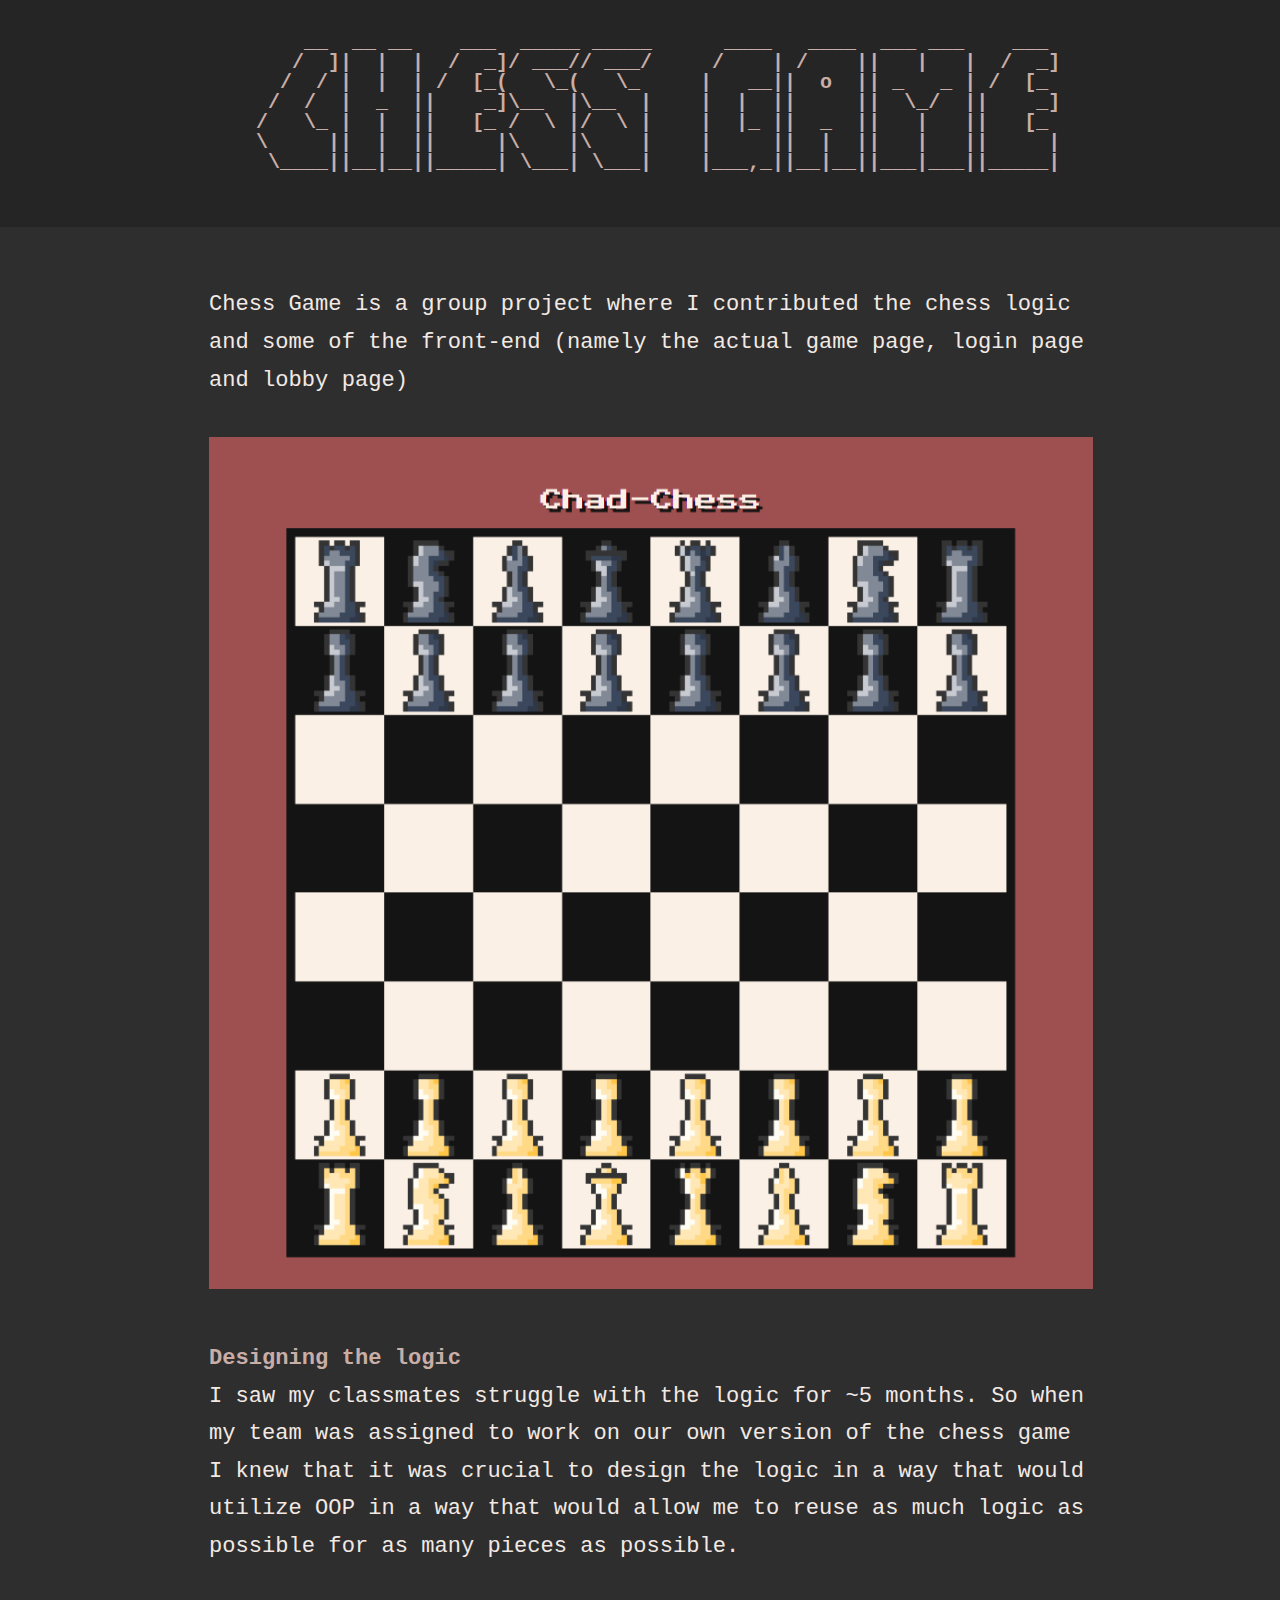
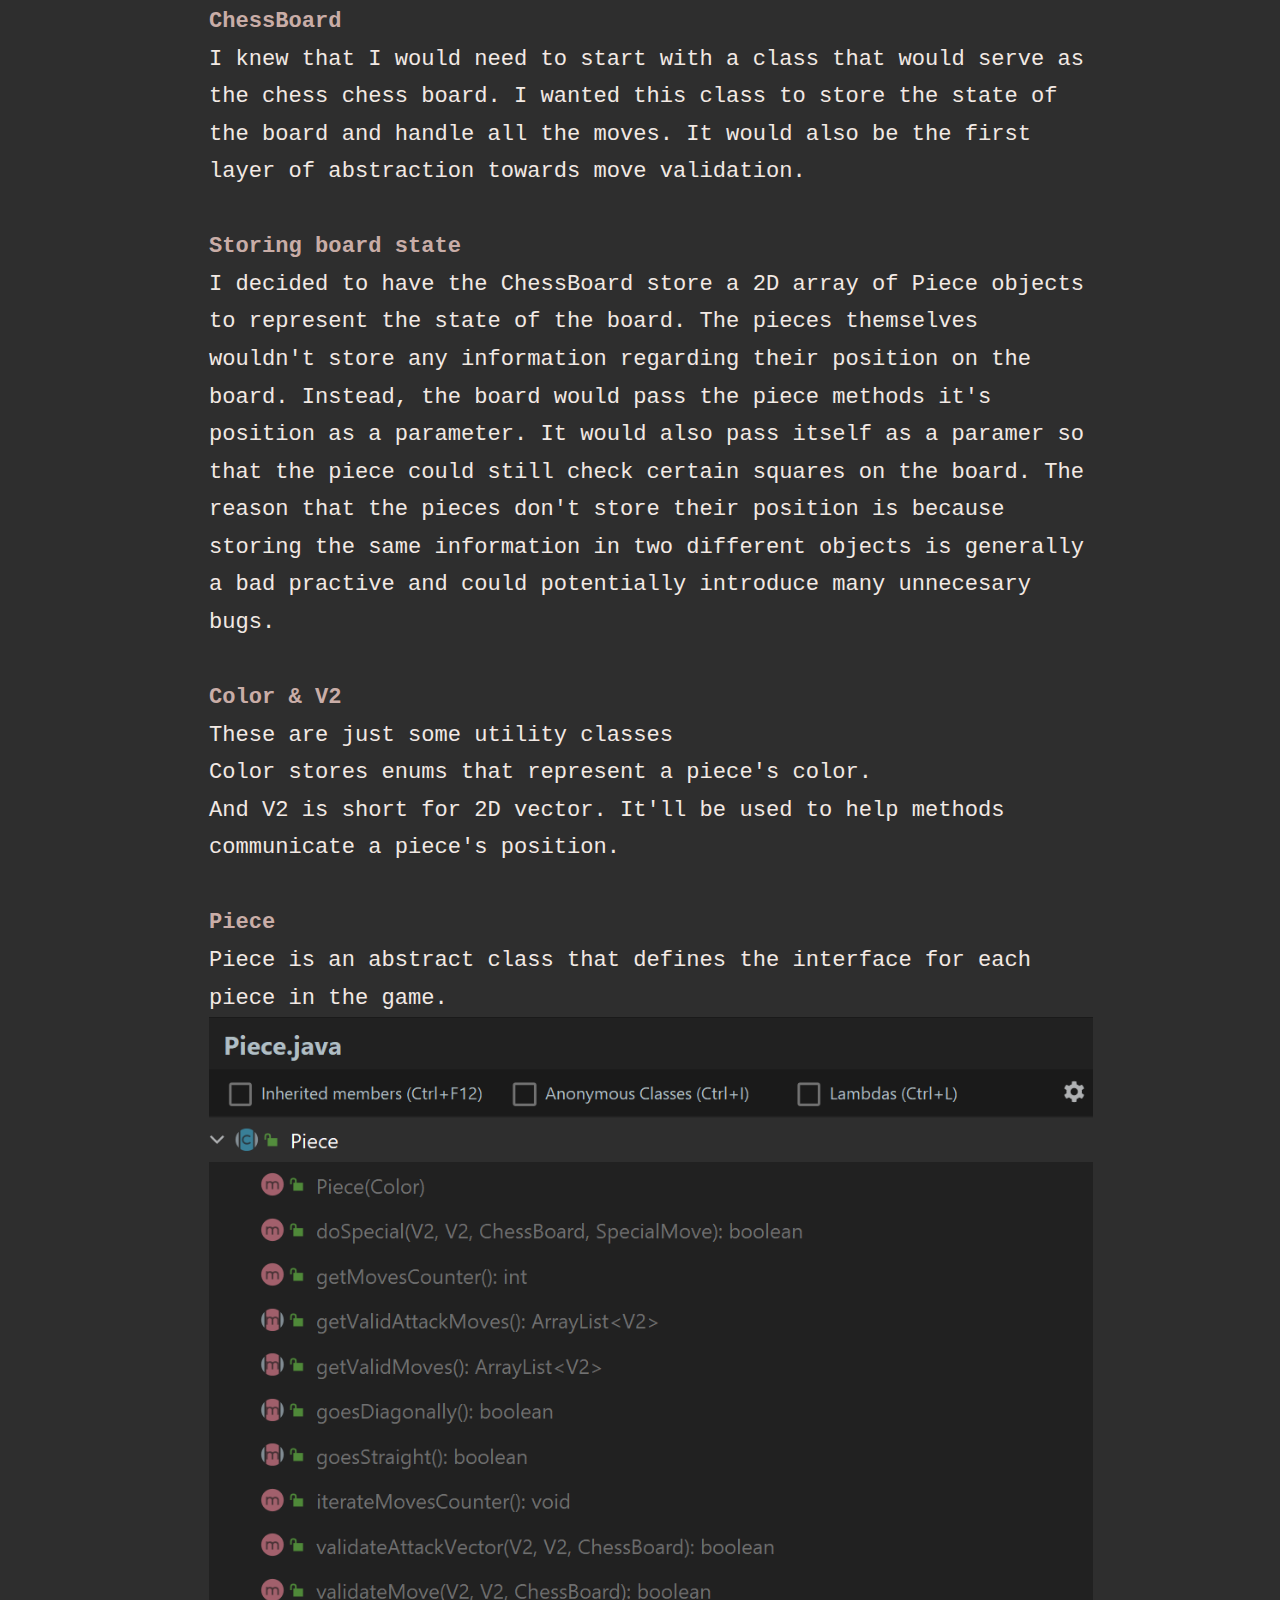
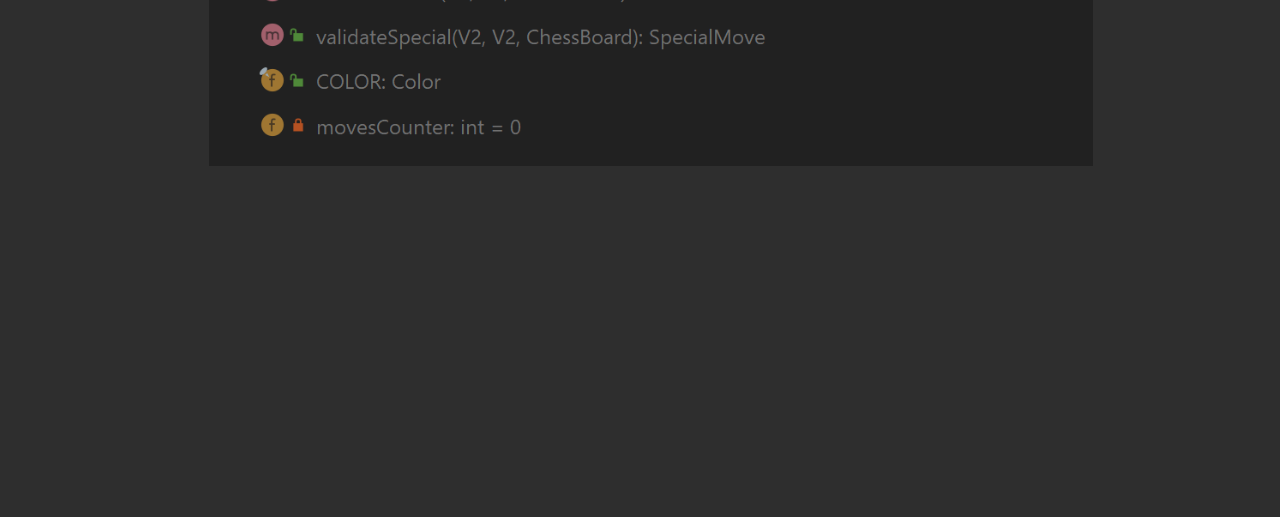
==== projects/chessgame/index.html @ 3e7acb92 "added a chess-game page" ====
<!DOCTYPE html>

<html>
    <head>
        <link rel="stylesheet" href="index.css"> 
        <title>Chad-Chess</title>
    </head>

    <body>
        <div id="name" >
            <h1>   
                 __  __ __    ___  _____ _____      ____   ____  ___ ___    ___ 
                /  ]|  |  |  /  _]/ ___// ___/     /    | /    ||   |   |  /  _]
               /  / |  |  | /  [_(   \_(   \_     |   __||  o  || _   _ | /  [_ 
              /  /  |  _  ||    _]\__  |\__  |    |  |  ||     ||  \_/  ||    _]
             /   \_ |  |  ||   [_ /  \ |/  \ |    |  |_ ||  _  ||   |   ||   [_ 
             \     ||  |  ||     |\    |\    |    |     ||  |  ||   |   ||     |
              \____||__|__||_____| \___| \___|    |___,_||__|__||___|___||_____|
                                                                                 
            </h1>
        </div>

        <div id="article" >
            <p>
                Chess Game is a group project where I contributed the chess logic and some of the front-end (namely the actual game page, login page and lobby page)

                <img src="../../assets/chad-chess.png" >

                <b>Designing the logic</b>
                I saw my classmates struggle with the logic for ~5 months. So when my team was assigned to work on our own version of the chess game I knew that it was crucial to design the logic in a way that would utilize OOP in a way that would allow me to reuse as much logic as possible for as many pieces as possible.

                <b>ChessBoard</b>
                I knew that I would need to start with a class that would serve as the chess chess board. I wanted this class to store the state of the board and handle all the moves. It would also be the first layer of abstraction towards move validation.

                <b>Storing board state</b>
                I decided to have the ChessBoard store a 2D array of Piece objects to represent the state of the board. The pieces themselves wouldn't store any information regarding their position on the board. Instead, the board would pass the piece methods it's position as a parameter. It would also pass itself as a paramer so that the piece could still check certain squares on the board. The reason that the pieces don't store their position is because storing the same information in two different objects is generally a bad practive and could potentially introduce many unnecesary bugs.

                <b>Color & V2</b>
                These are just some utility classes
                Color stores enums that represent a piece's color.
                And V2 is short for 2D vector. It'll be used to help methods communicate a piece's position.

                <b>Piece</b>
                Piece is an abstract class that defines the interface for each piece in the game.
                <img src="../../assets/piece-overview.png" >
            </p>
        </div>
    </body>
</html>
---- projects/chessgame/index.css ----
body {
    margin: 0px;
    width: 100%;
    height: max-content;
    background: #2e2e2e;
    padding-bottom: 20em;
}

b {
    color: #c9ada7;
}

#name {
    display: flex;
    flex-direction: column;
    white-space: pre;
    font-family: Monospace;
    line-height: 20px;
    font-size: 10px;
    color: #c9ada7;
    /*! text-shadow: 0px 0px 10px #59ffb1; */
    padding-left: 10em;
    background-color: #252525;
}

#article {
    display: flex;
    flex-direction: column;
    align-items: center;
}

#article > * {
    width: 40em;
}

#article p {
    color: #f2e9e4;
    font-family: Monospace;
    font-size: 1.7em;
    line-height: 1.7em;
    margin-left: 1em;
    white-space: pre-line;
}

#article img {
    width: 100%;
}
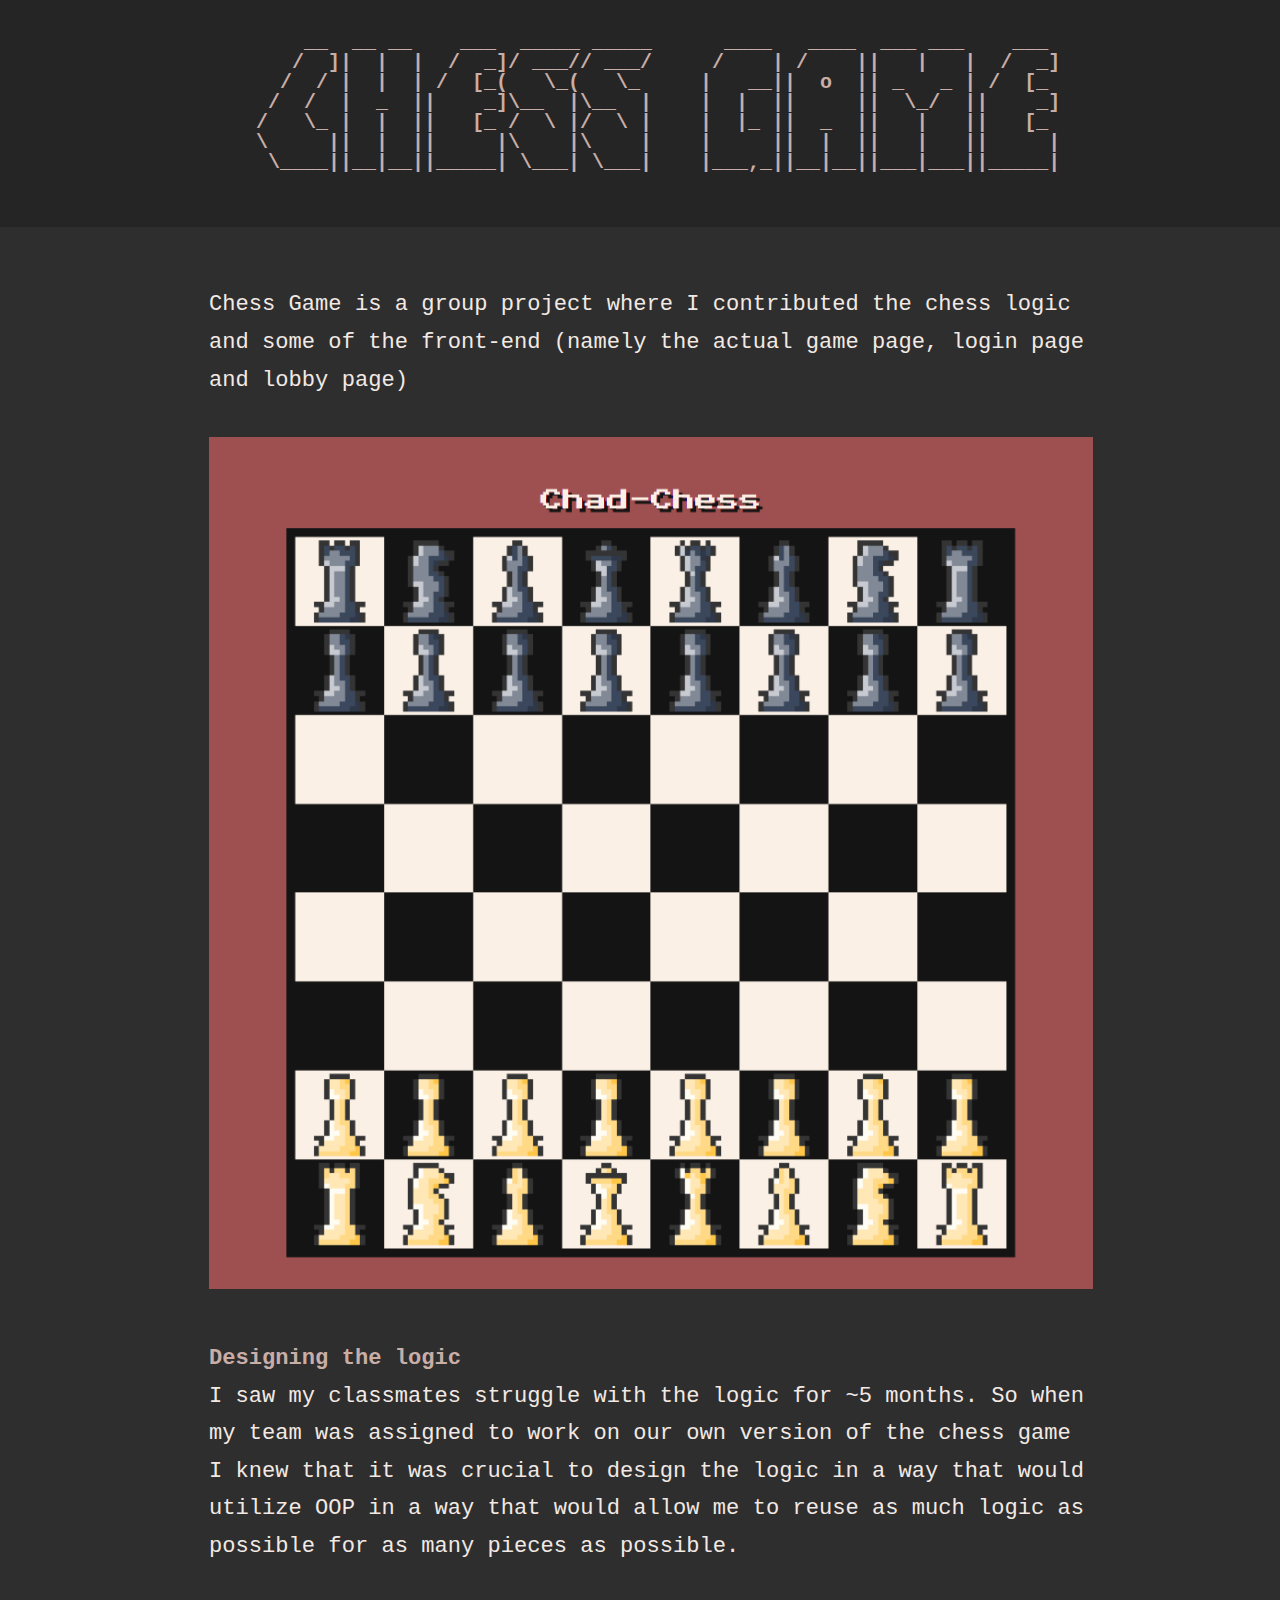
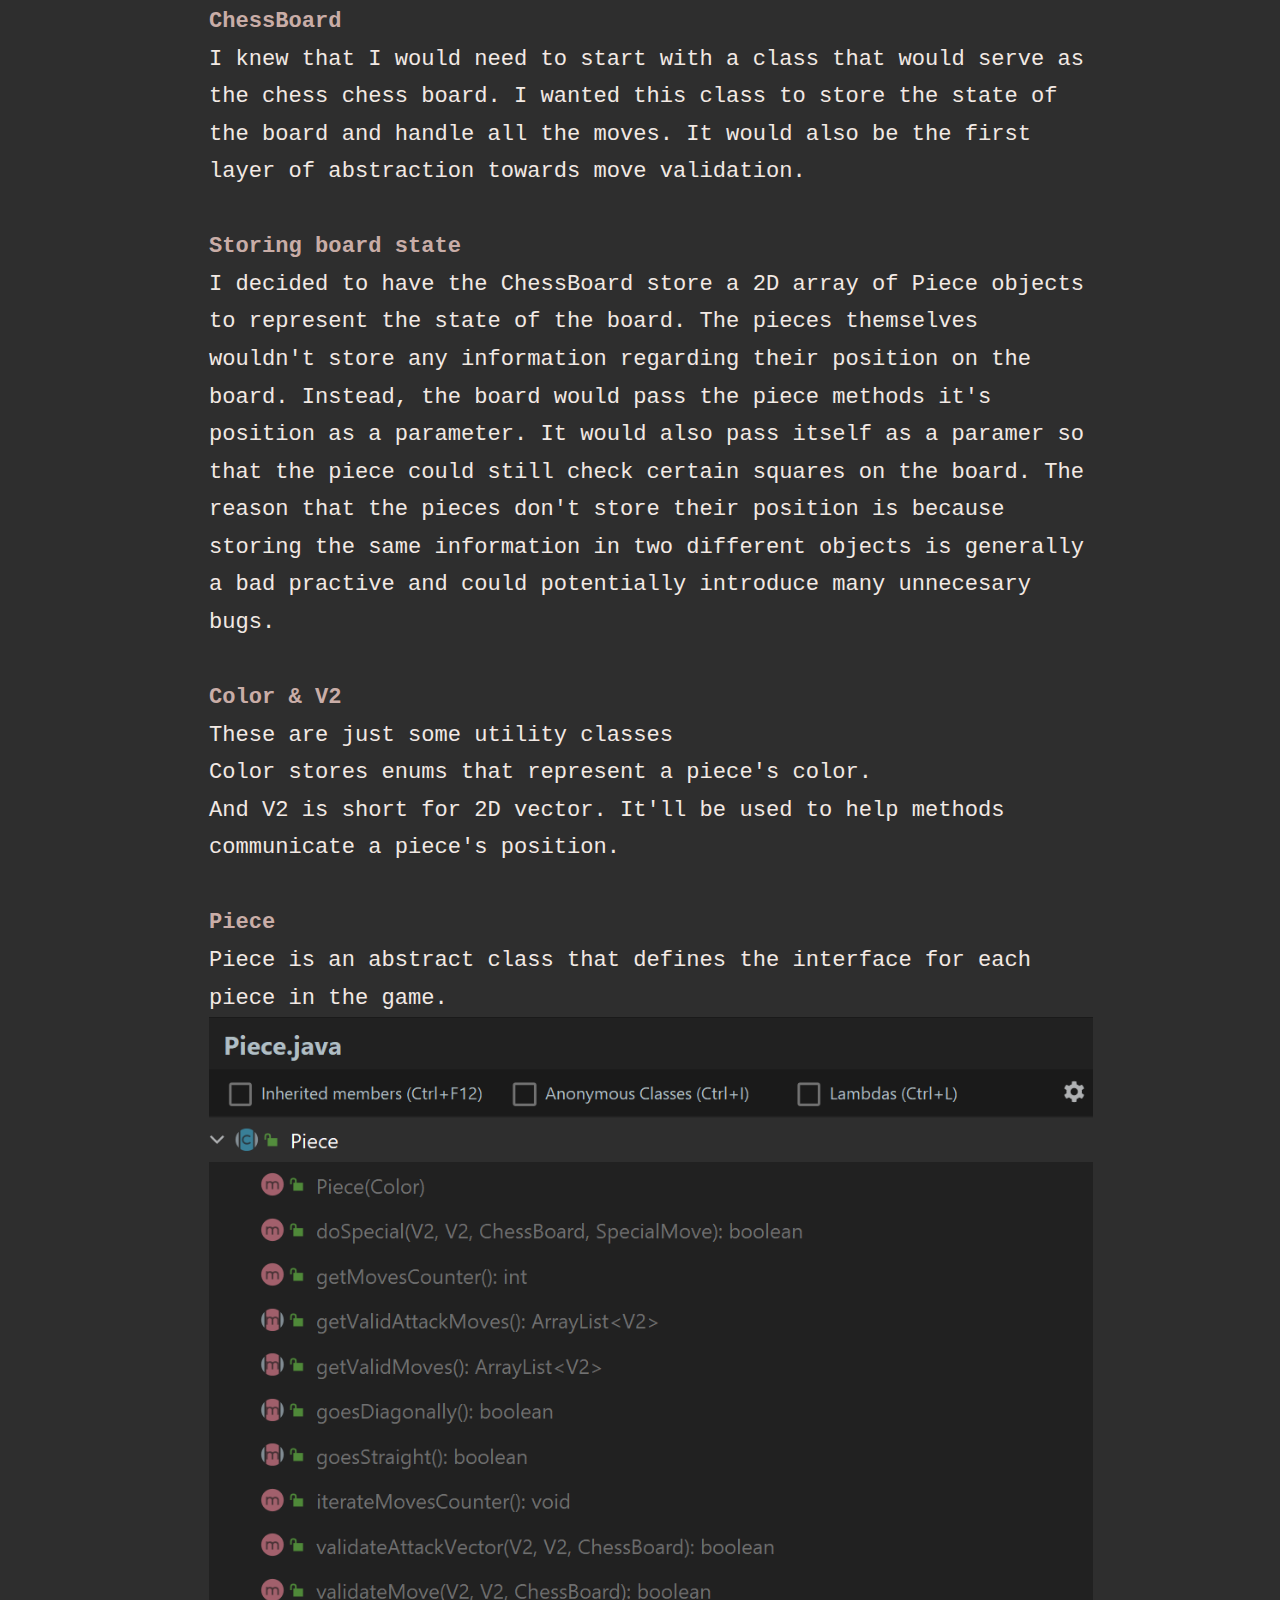
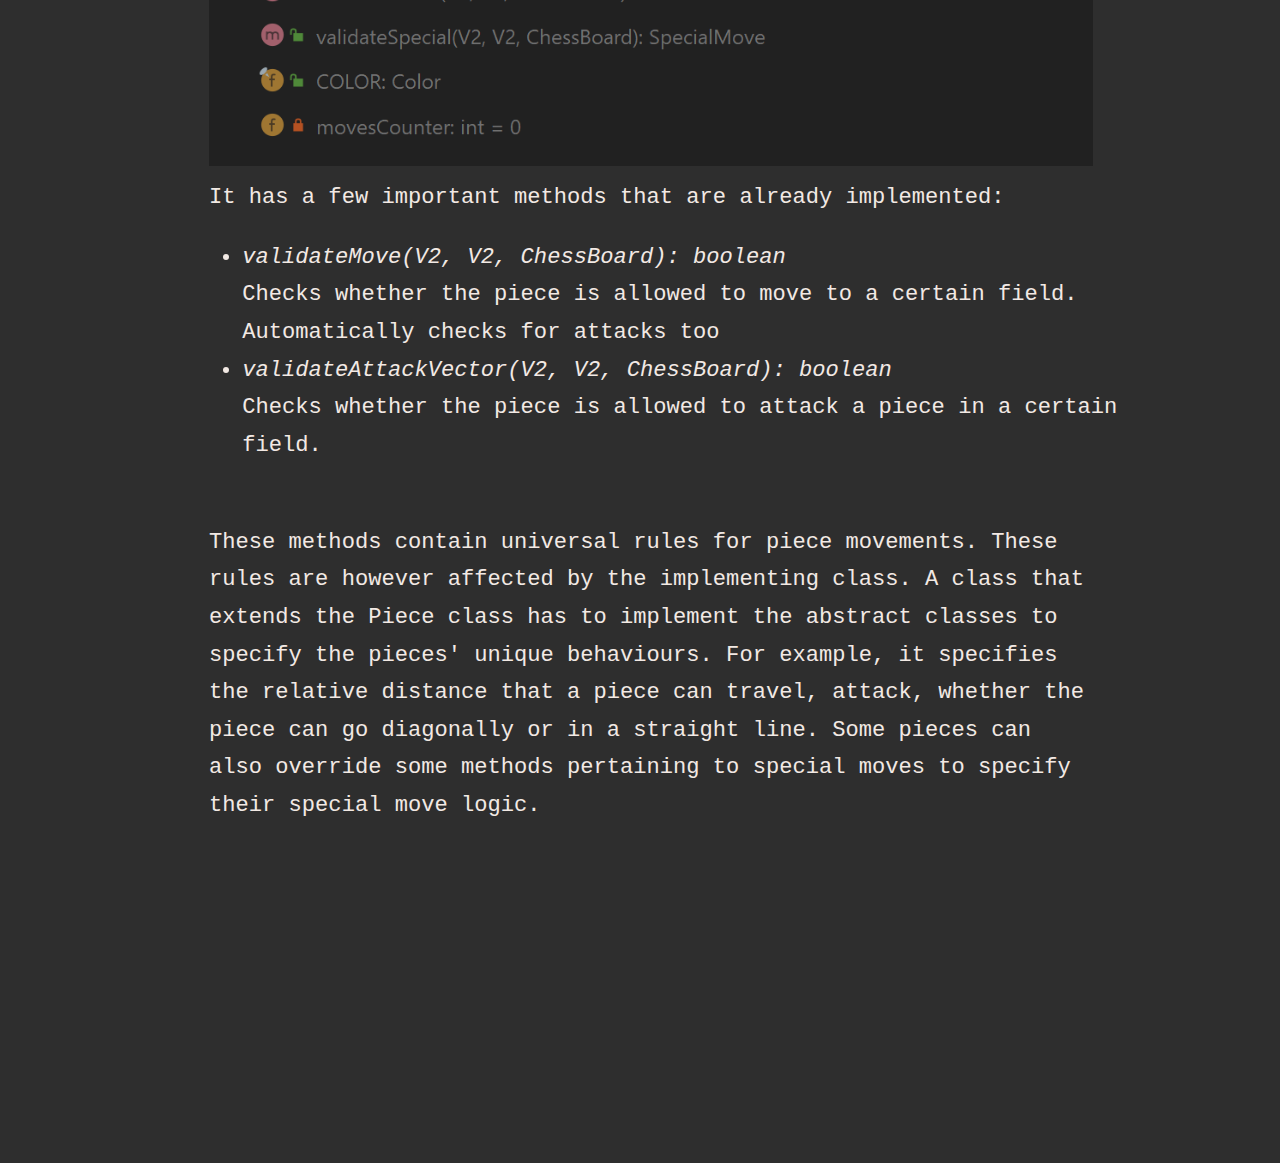
==== commit b0bf1874: "added some text to chess game blog" ====
--- a/projects/chessgame/index.html
+++ b/projects/chessgame/index.html
@@ -43,6 +43,16 @@
                 <b>Piece</b>
                 Piece is an abstract class that defines the interface for each piece in the game.
                 <img src="../../assets/piece-overview.png" >
+                It has a few important methods that are already implemented:
+            </p>
+            <ul>
+                <li><i>validateMove(V2, V2, ChessBoard): boolean</i></li>
+                Checks whether the piece is allowed to move to a certain field. Automatically checks for attacks too
+                <li><i>validateAttackVector(V2, V2, ChessBoard): boolean</i></li>
+                Checks whether the piece is allowed to attack a piece in a certain field.
+            </ul>
+            <p>
+                These methods contain universal rules for piece movements. These rules are however affected by the implementing class. A class that extends the Piece class has to implement the abstract classes to specify the pieces' unique behaviours. For example, it specifies the relative distance that a piece can travel, attack, whether the piece can go diagonally or in a straight line. Some pieces can also override some methods pertaining to special moves to specify their special move logic.
             </p>
         </div>
     </body>
--- a/projects/chessgame/index.css
+++ b/projects/chessgame/index.css
@@ -42,6 +42,15 @@
     white-space: pre-line;
 }
 
+#article ul {
+    color: #f2e9e4;
+    font-family: Monospace;
+    font-size: 1.7em;
+    line-height: 1.7em;
+    padding-left: 4em;
+    margin: 0em 0em
+}
+
 #article img {
     width: 100%;
 }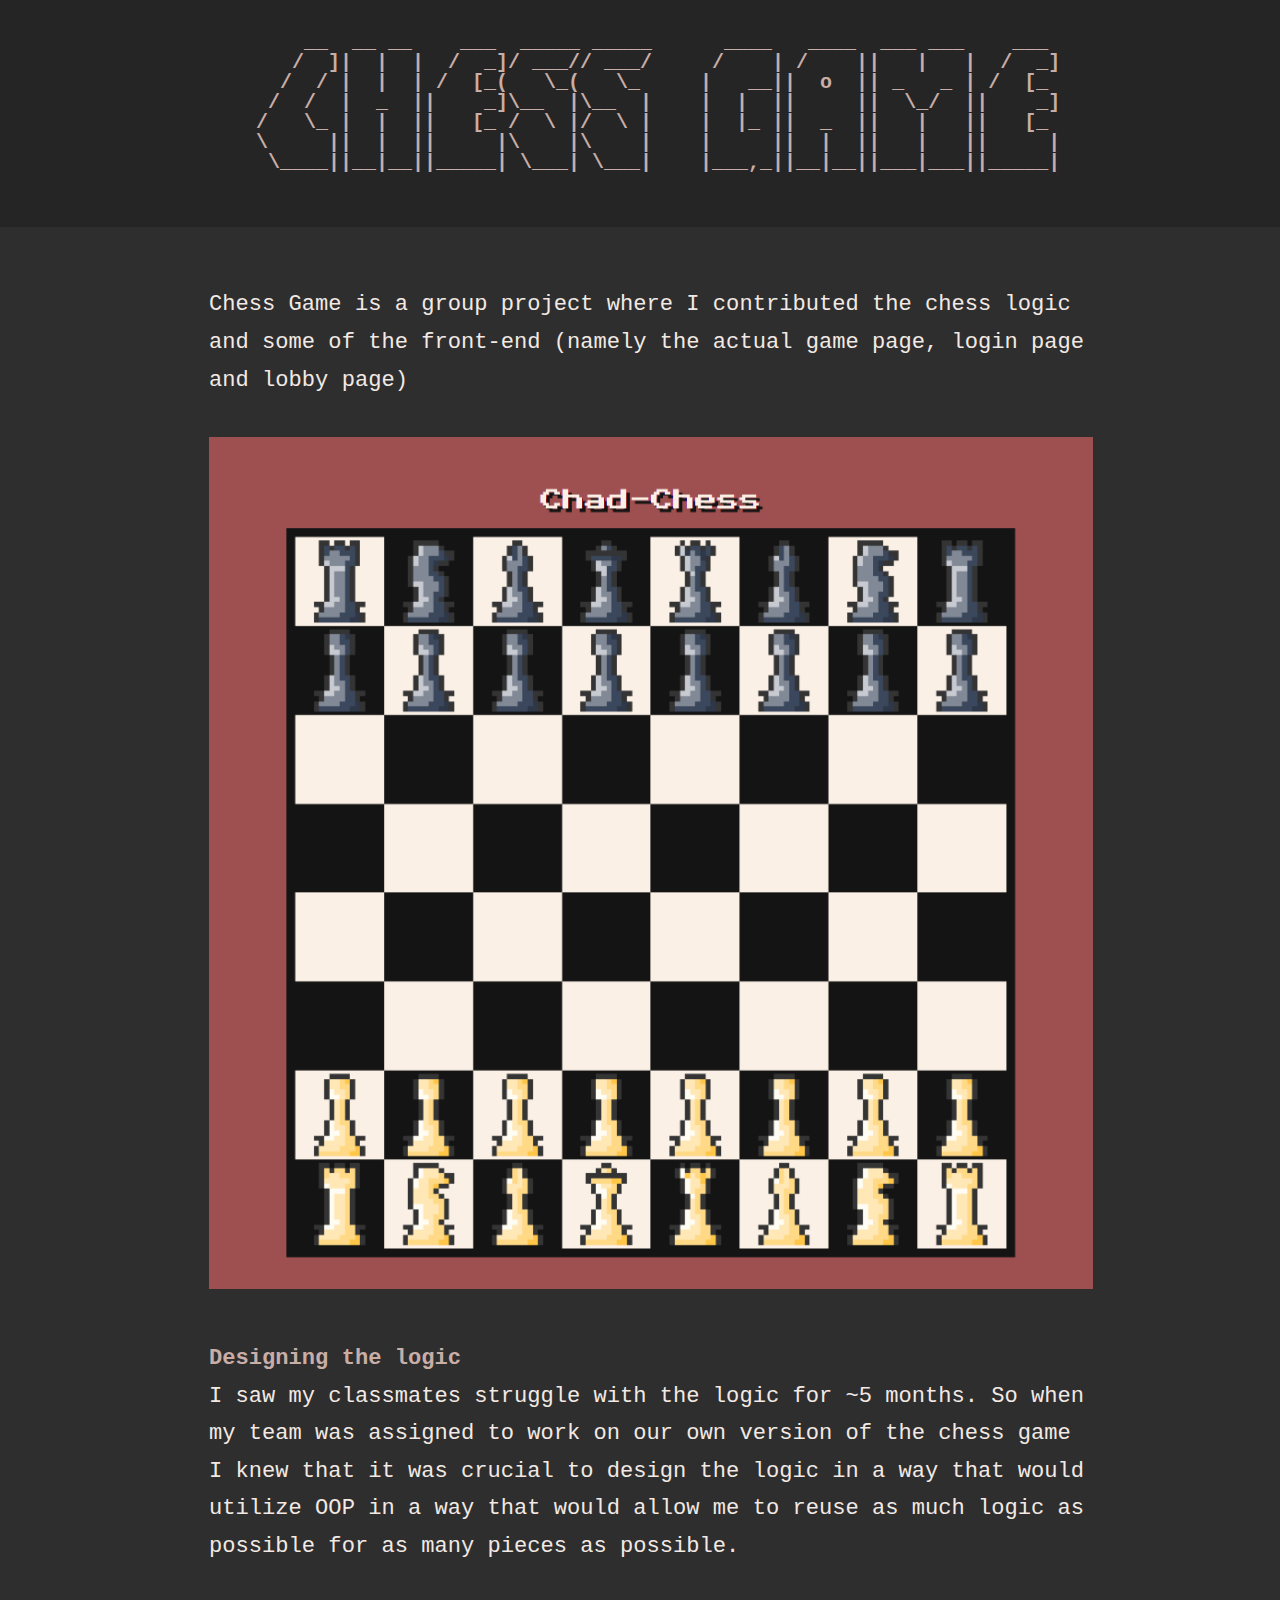
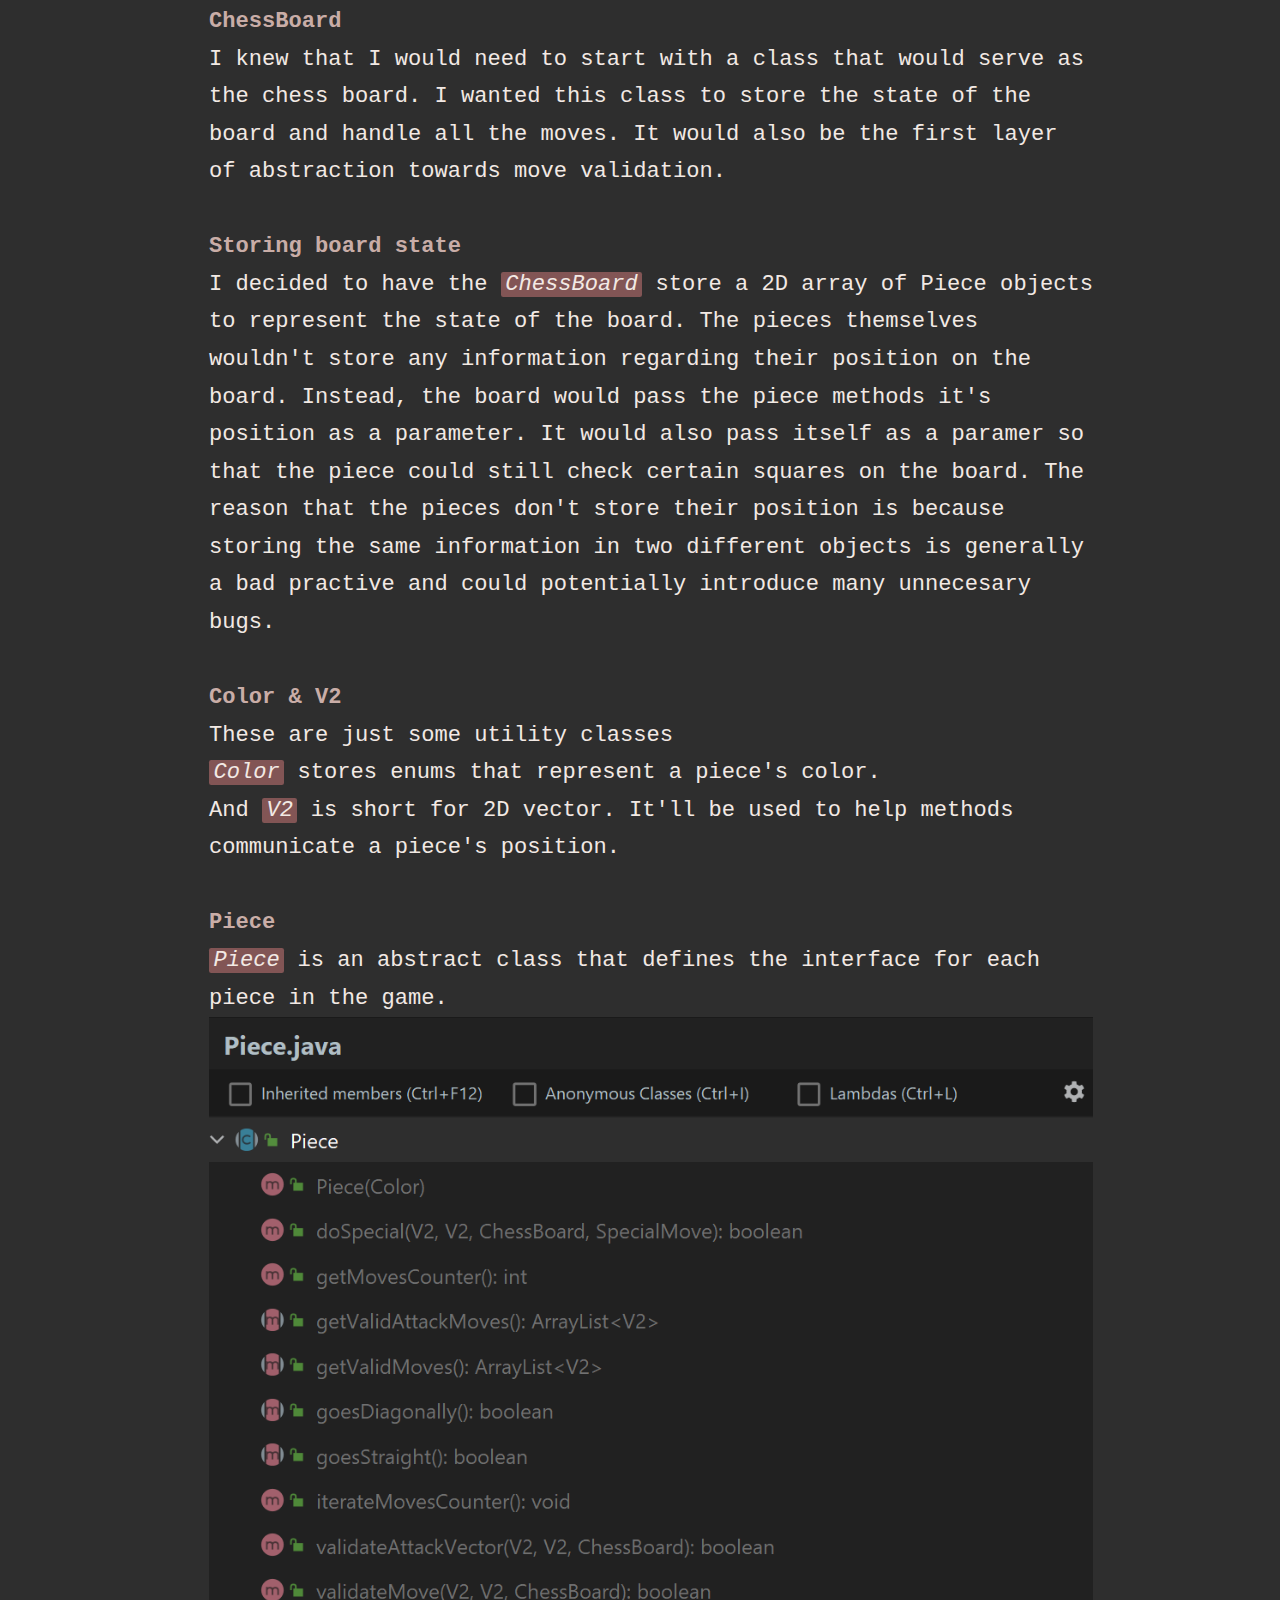
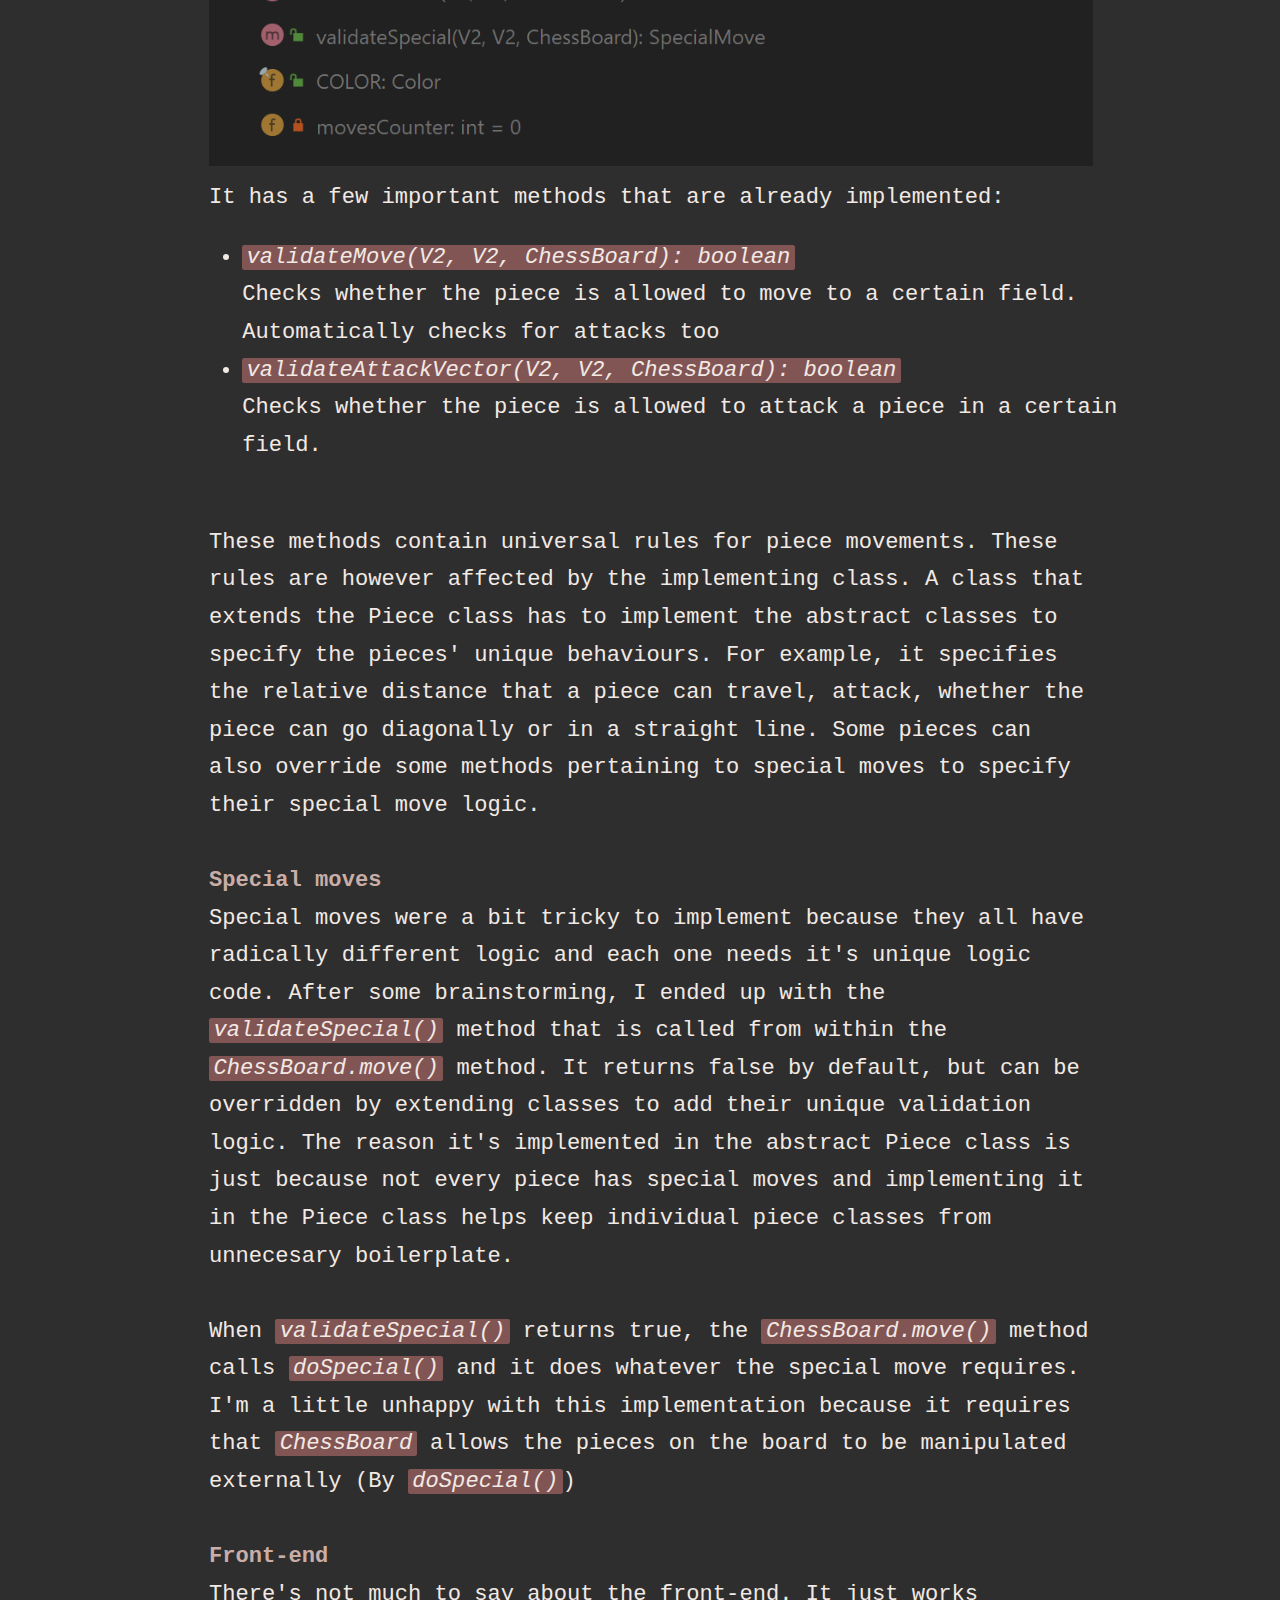
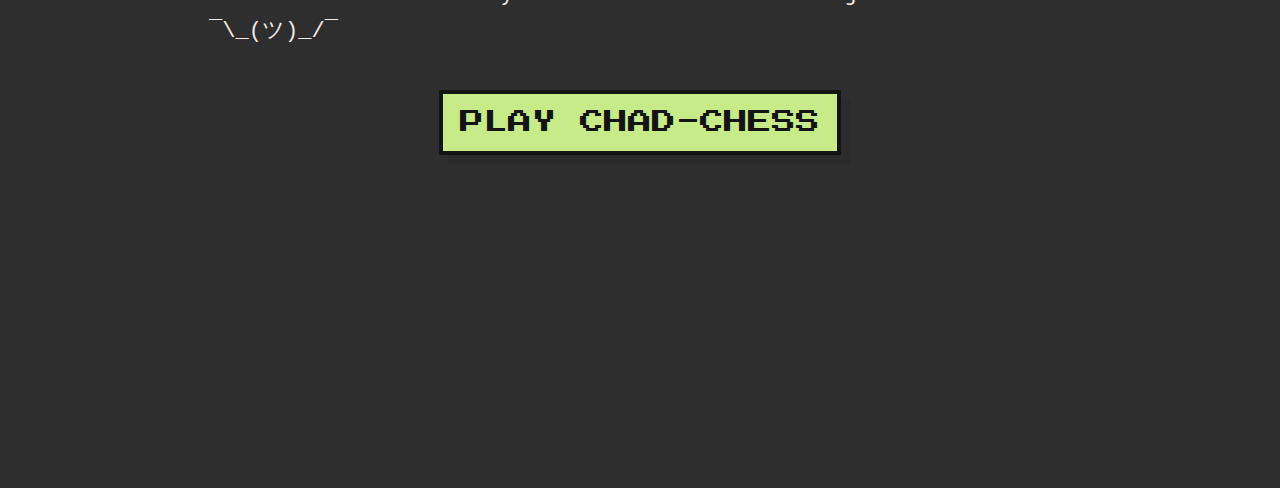
==== commit 3cb2de88: "finished chad-chess blog" ====
--- a/projects/chessgame/index.html
+++ b/projects/chessgame/index.html
@@ -30,18 +30,18 @@
                 I saw my classmates struggle with the logic for ~5 months. So when my team was assigned to work on our own version of the chess game I knew that it was crucial to design the logic in a way that would utilize OOP in a way that would allow me to reuse as much logic as possible for as many pieces as possible.
 
                 <b>ChessBoard</b>
-                I knew that I would need to start with a class that would serve as the chess chess board. I wanted this class to store the state of the board and handle all the moves. It would also be the first layer of abstraction towards move validation.
+                I knew that I would need to start with a class that would serve as the chess board. I wanted this class to store the state of the board and handle all the moves. It would also be the first layer of abstraction towards move validation.
 
                 <b>Storing board state</b>
-                I decided to have the ChessBoard store a 2D array of Piece objects to represent the state of the board. The pieces themselves wouldn't store any information regarding their position on the board. Instead, the board would pass the piece methods it's position as a parameter. It would also pass itself as a paramer so that the piece could still check certain squares on the board. The reason that the pieces don't store their position is because storing the same information in two different objects is generally a bad practive and could potentially introduce many unnecesary bugs.
+                I decided to have the <i>ChessBoard</i> store a 2D array of Piece objects to represent the state of the board. The pieces themselves wouldn't store any information regarding their position on the board. Instead, the board would pass the piece methods it's position as a parameter. It would also pass itself as a paramer so that the piece could still check certain squares on the board. The reason that the pieces don't store their position is because storing the same information in two different objects is generally a bad practive and could potentially introduce many unnecesary bugs.
 
                 <b>Color & V2</b>
                 These are just some utility classes
-                Color stores enums that represent a piece's color.
-                And V2 is short for 2D vector. It'll be used to help methods communicate a piece's position.
+                <i>Color</i> stores enums that represent a piece's color.
+                And <i>V2</i> is short for 2D vector. It'll be used to help methods communicate a piece's position.
 
                 <b>Piece</b>
-                Piece is an abstract class that defines the interface for each piece in the game.
+                <i>Piece</i> is an abstract class that defines the interface for each piece in the game.
                 <img src="../../assets/piece-overview.png" >
                 It has a few important methods that are already implemented:
             </p>
@@ -53,7 +53,17 @@
             </ul>
             <p>
                 These methods contain universal rules for piece movements. These rules are however affected by the implementing class. A class that extends the Piece class has to implement the abstract classes to specify the pieces' unique behaviours. For example, it specifies the relative distance that a piece can travel, attack, whether the piece can go diagonally or in a straight line. Some pieces can also override some methods pertaining to special moves to specify their special move logic.
+
+                <b>Special moves</b>
+                Special moves were a bit tricky to implement because they all have radically different logic and each one needs it's unique logic code. After some brainstorming, I ended up with the <i>validateSpecial()</i> method that is called from within the <i>ChessBoard.move()</i> method. It returns false by default, but can be overridden by extending classes to add their unique validation logic. The reason it's implemented in the abstract Piece class is just because not every piece has special moves and implementing it in the Piece class helps keep individual piece classes from unnecesary boilerplate.
+
+                When <i>validateSpecial()</i> returns true, the <i>ChessBoard.move()</i> method calls <i>doSpecial()</i> and it does whatever the special move requires. I'm a little unhappy with this implementation because it requires that <i>ChessBoard</i> allows the pieces on the board to be manipulated externally (By <i>doSpecial()</i>)
+
+                <b>Front-end</b>
+                There's not much to say about the front-end. It just works ¯\_(ツ)_/¯
             </p>
+
+            <a class="green-btn8" href="" >PLAY CHAD-CHESS</a>
         </div>
     </body>
 </html>--- a/projects/chessgame/index.css
+++ b/projects/chessgame/index.css
@@ -1,3 +1,5 @@
+@import url('https://fonts.googleapis.com/css2?family=Press+Start+2P&display=swap');
+
 body {
     margin: 0px;
     width: 100%;
@@ -8,6 +10,13 @@
 
 b {
     color: #c9ada7;
+}
+
+i {
+    background-color: #825555;
+    border-radius: 0.1em;
+    color: #f2e9e4;
+    padding: 0em 0.2em;
 }
 
 #name {
@@ -29,7 +38,7 @@
     align-items: center;
 }
 
-#article > * {
+#article img, #article p, #article ul {
     width: 40em;
 }
 
@@ -53,4 +62,28 @@
 
 #article img {
     width: 100%;
+}
+
+/* green button */
+.green-btn8 {
+    font-family: 'Press Start 2P', cursive;
+    font-size: 1.5em;
+    transition: all 200ms;
+    padding: 0.7em;
+    border: #141414 solid 0.2em;
+    background-color: #c7eb88;;
+    box-shadow: #2c2b2b 0.4em 0.4em;
+    position: relative;
+    margin: 0.7em;
+    text-decoration: none;
+    width: max-content;
+}
+
+.green-btn8:hover {
+    translate: 0.2em 0.2em;
+    box-shadow: #141414 0.2em 0.2em;
+}
+
+.green-btn8:visited {
+    color: #141414;
 }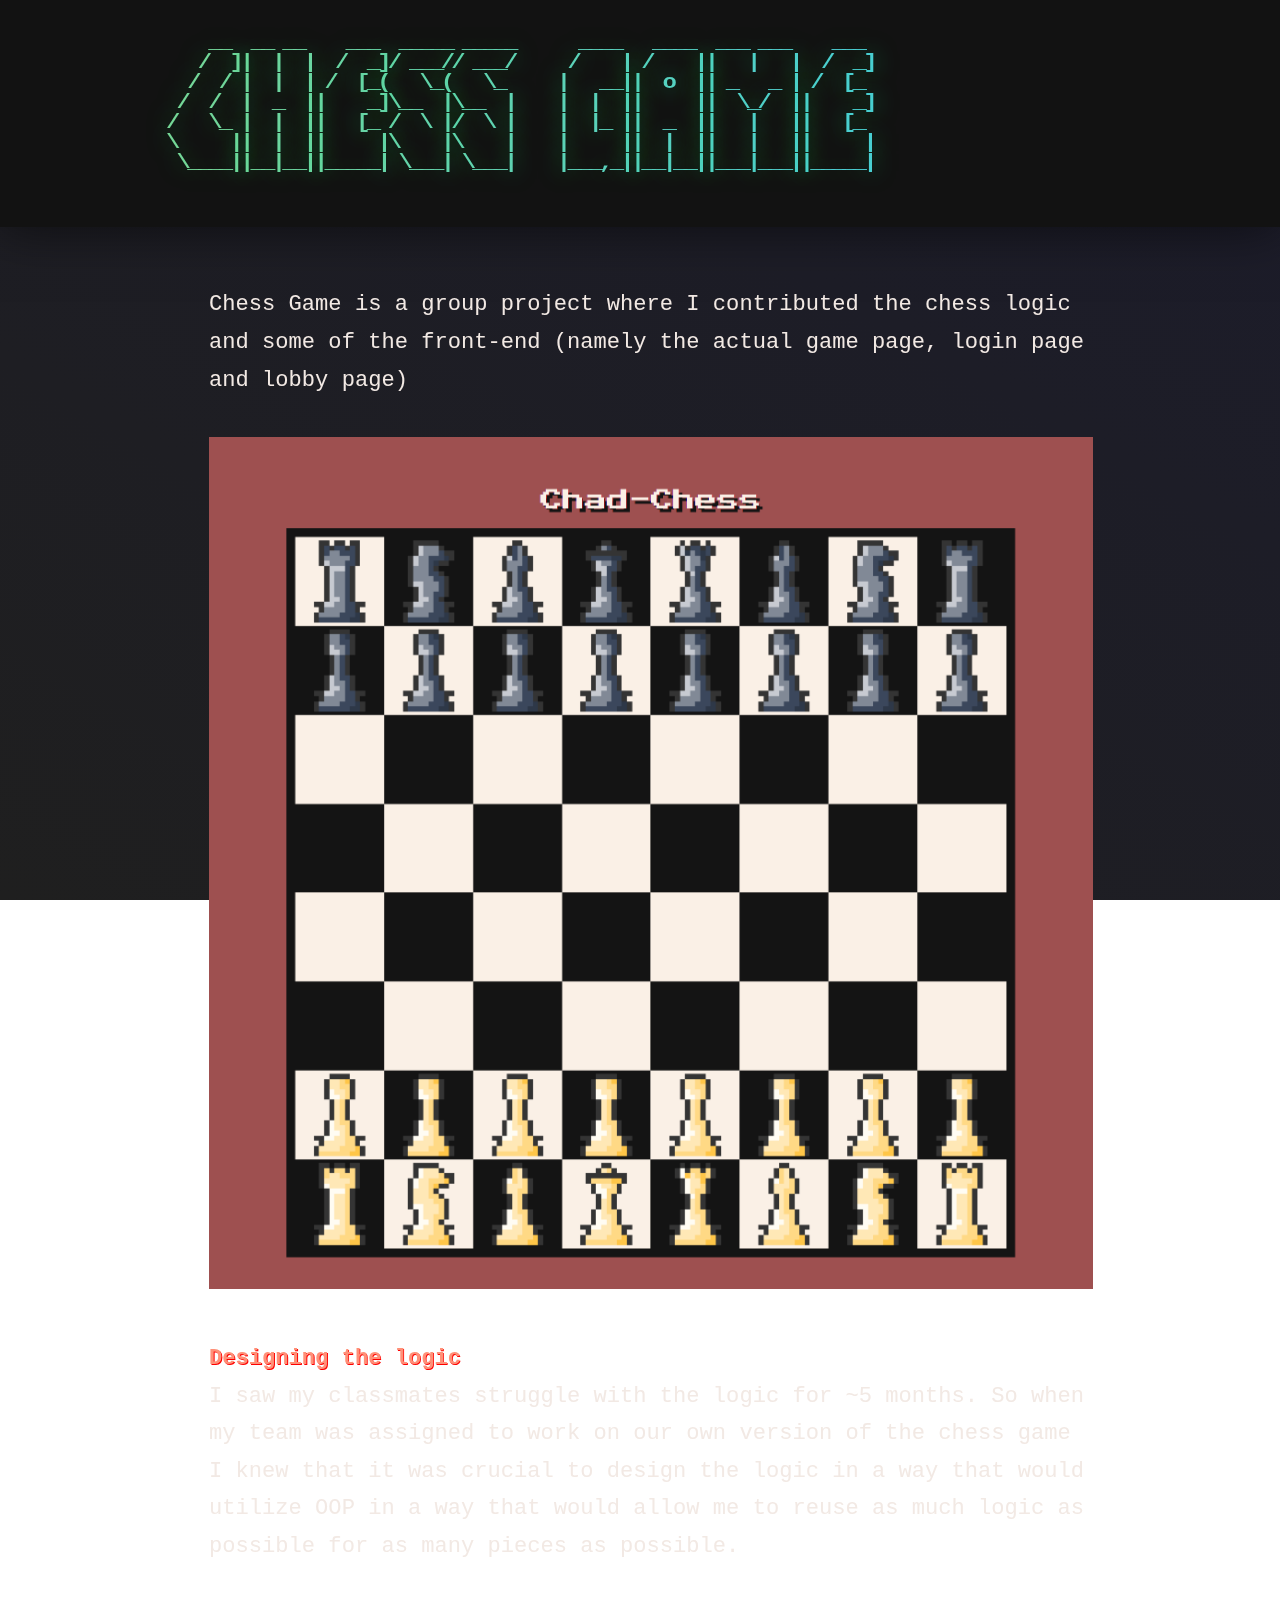
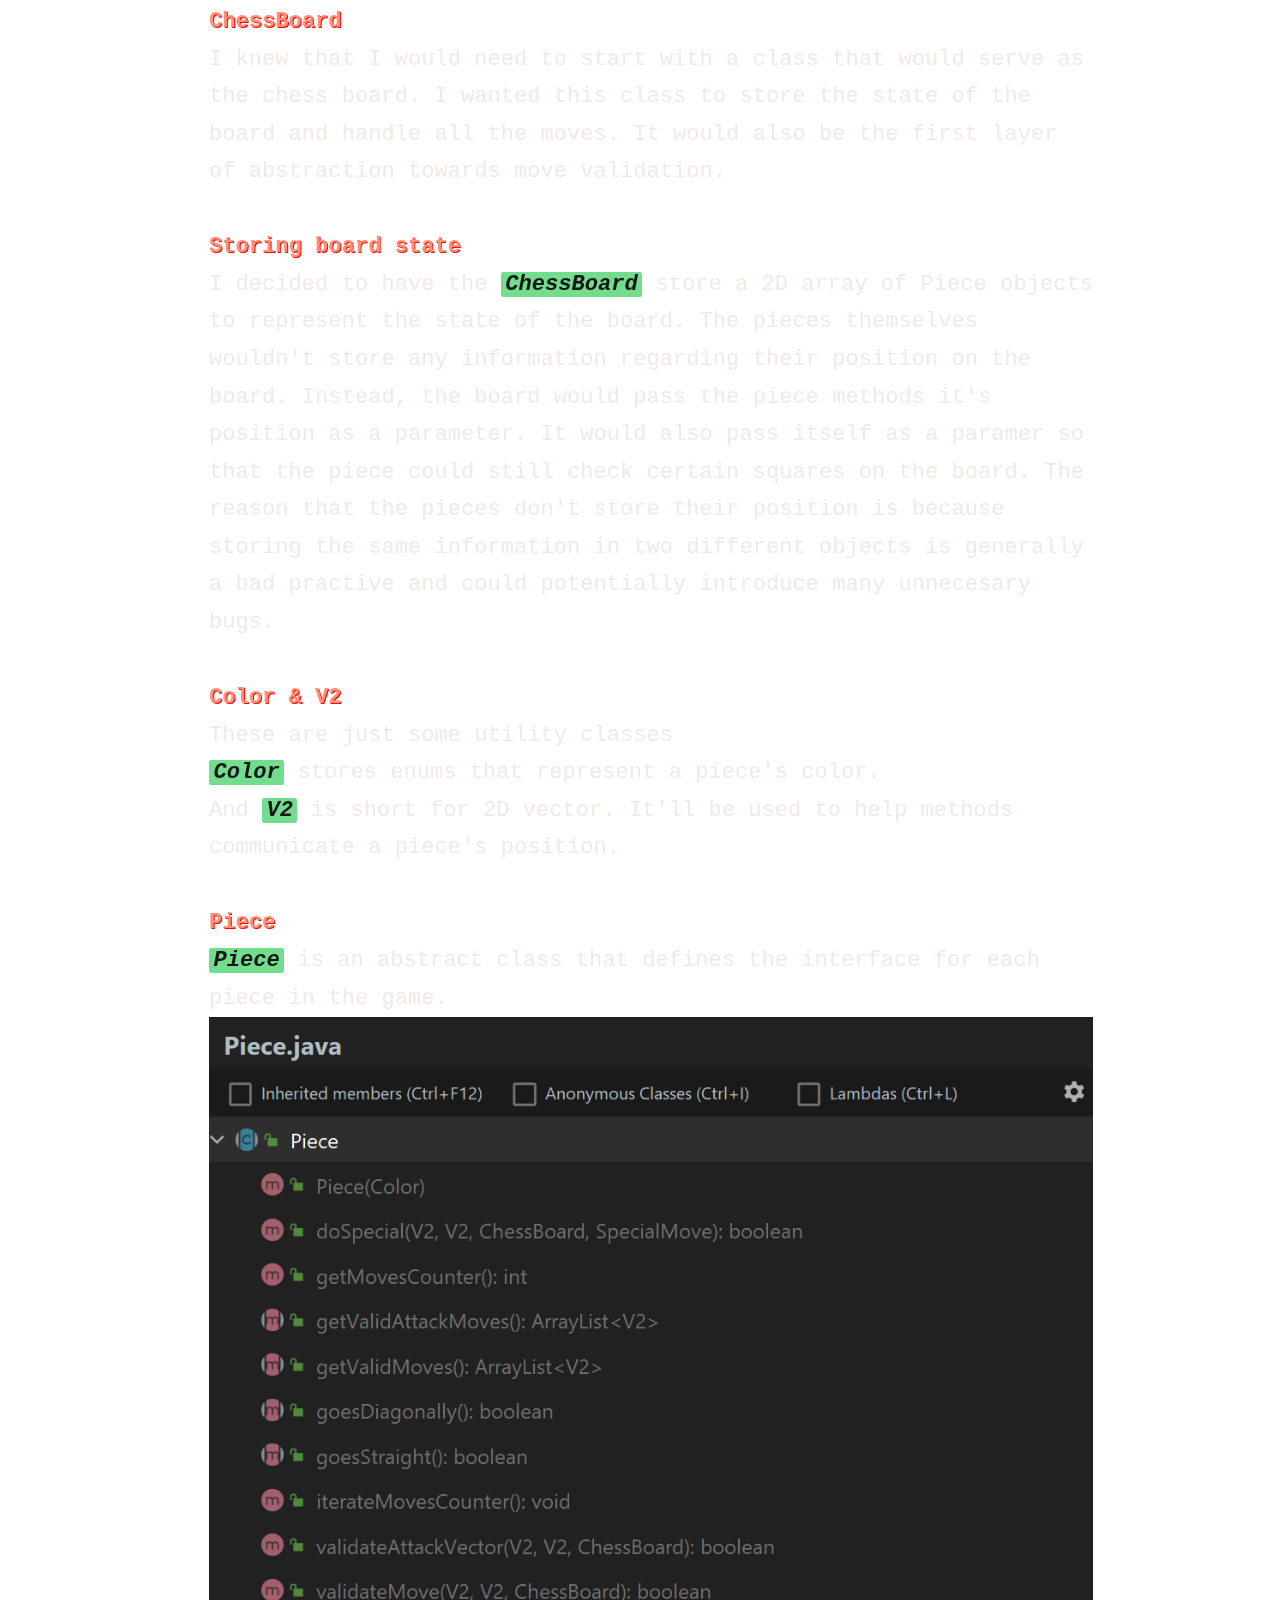
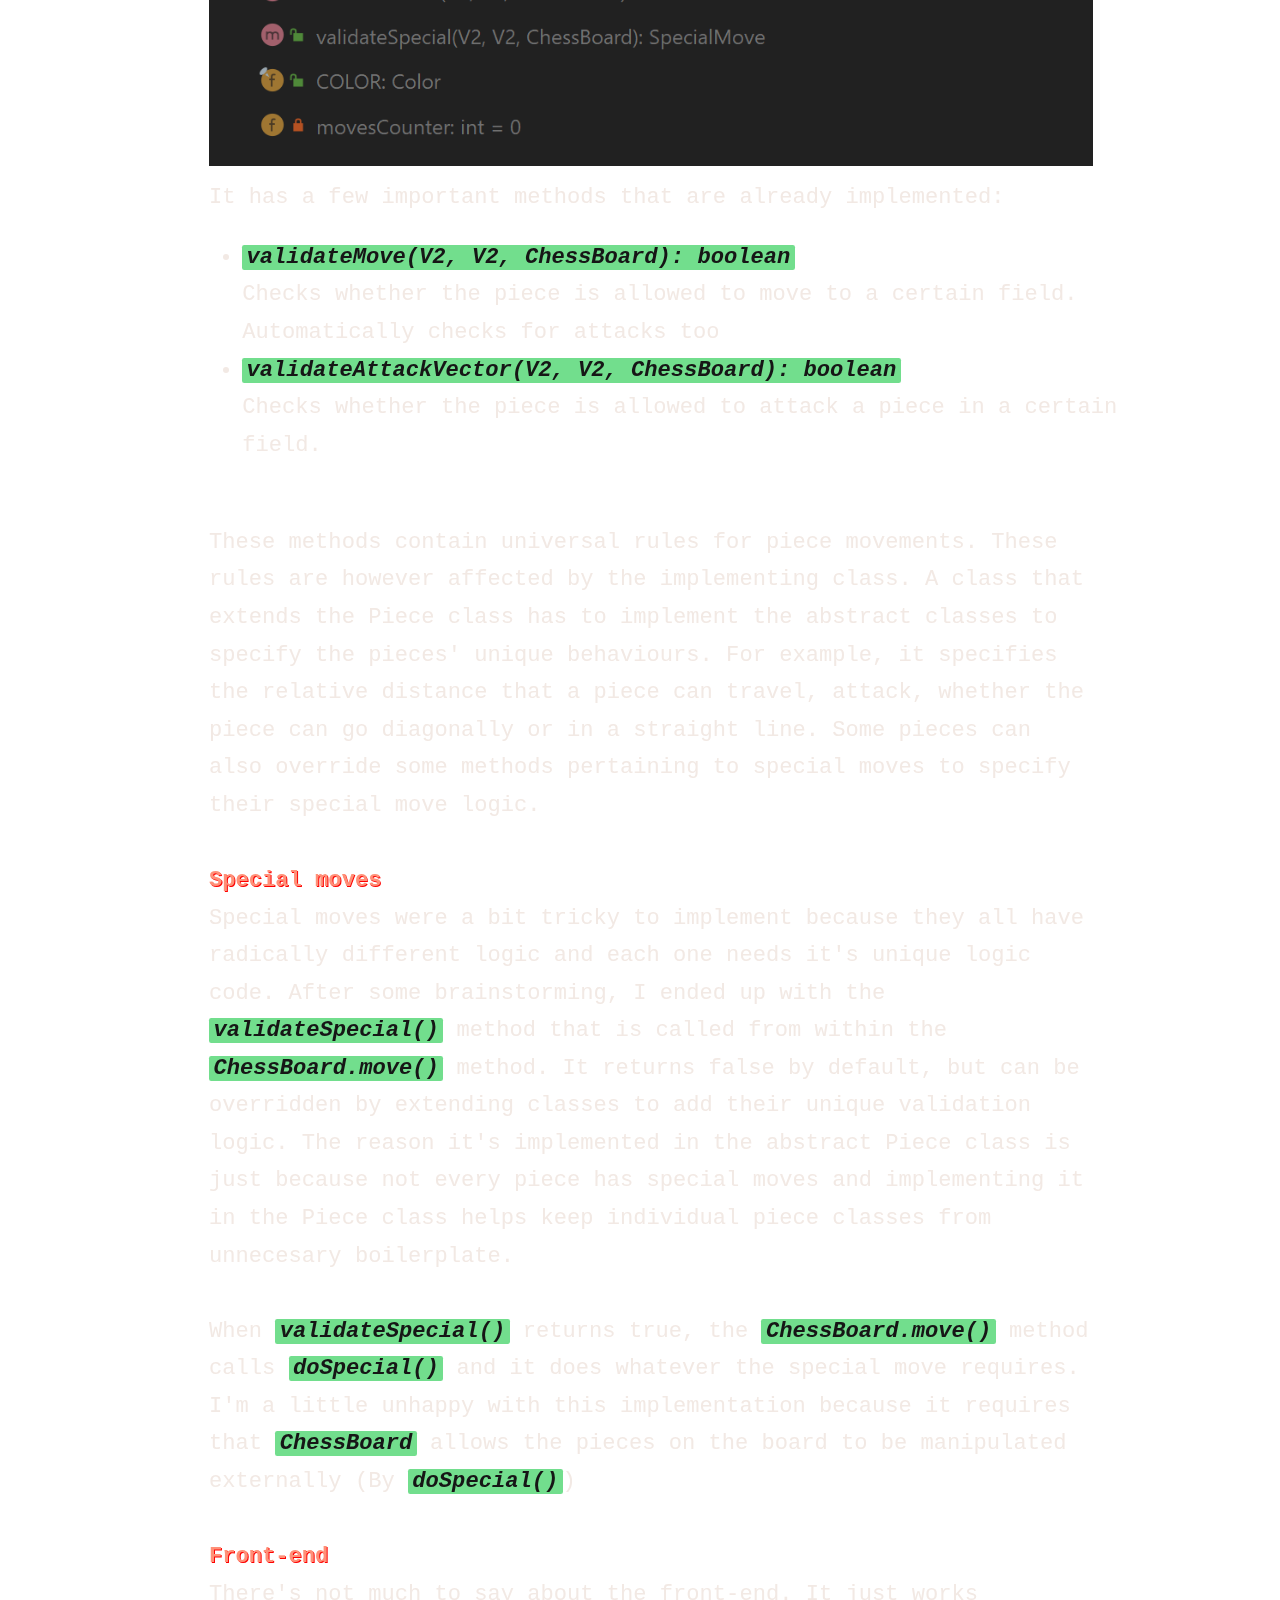
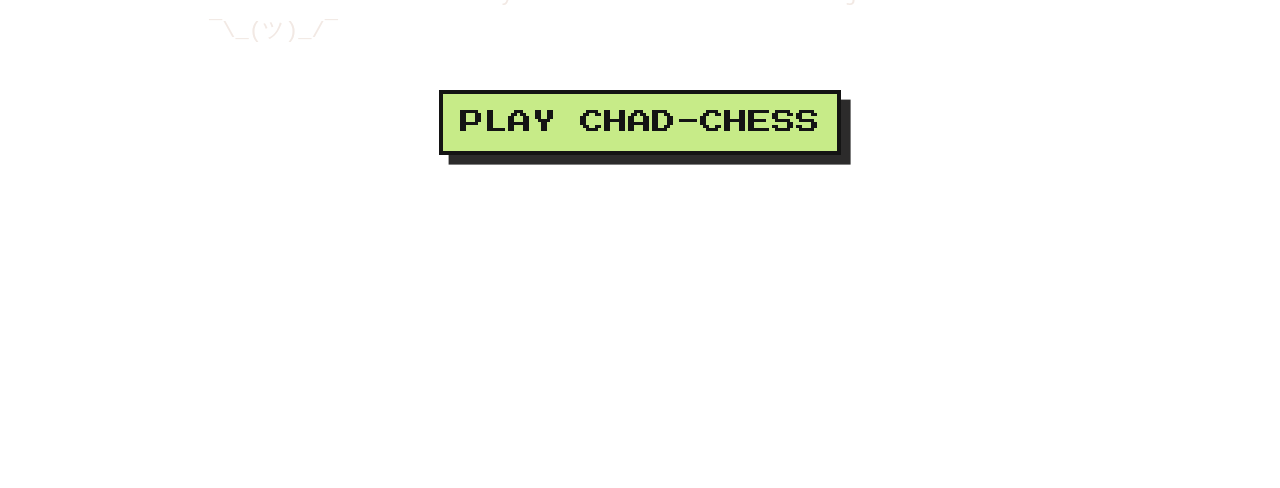
==== commit 66711f95: "updated theme" ====
--- a/projects/chessgame/index.html
+++ b/projects/chessgame/index.html
@@ -7,6 +7,8 @@
     </head>
 
     <body>
+        <div id="background" ></div>
+        
         <div id="name" >
             <h1>   
                  __  __ __    ___  _____ _____      ____   ____  ___ ___    ___ 
--- a/projects/chessgame/index.css
+++ b/projects/chessgame/index.css
@@ -4,19 +4,30 @@
     margin: 0px;
     width: 100%;
     height: max-content;
-    background: #2e2e2e;
     padding-bottom: 20em;
 }
 
 b {
-    color: #c9ada7;
+    color: #ff9078;
+    text-shadow: 0.04em 0.04em 0em red;
 }
 
 i {
-    background-color: #825555;
+    background-color: #72de8d;
     border-radius: 0.1em;
-    color: #f2e9e4;
+    color: #161616;
     padding: 0em 0.2em;
+    font-weight: bold;
+}
+
+#background {
+    position: fixed;
+    top: 0em;
+    left: 0em;
+    width: 100vw;
+    height: 100vh;
+    background-image: linear-gradient(30deg, #1f1f1f, #1c1c2b);
+    z-index: -1;
 }
 
 #name {
@@ -26,10 +37,19 @@
     font-family: Monospace;
     line-height: 20px;
     font-size: 10px;
-    color: #c9ada7;
-    /*! text-shadow: 0px 0px 10px #59ffb1; */
     padding-left: 10em;
-    background-color: #252525;
+    background-color: #121212;
+    box-shadow: 0em 0em 5em 0em #00000096;
+}
+
+#name h1 {
+    background-image: linear-gradient(90deg, #84d88d, #4ecdda);
+    background-clip: text;
+    color: #0000;
+    text-shadow: 0em 0em 1em #00ff7091;
+    letter-spacing: -0.16em;
+    transform: scaleX(1.2);
+    width: max-content;
 }
 
 #article {
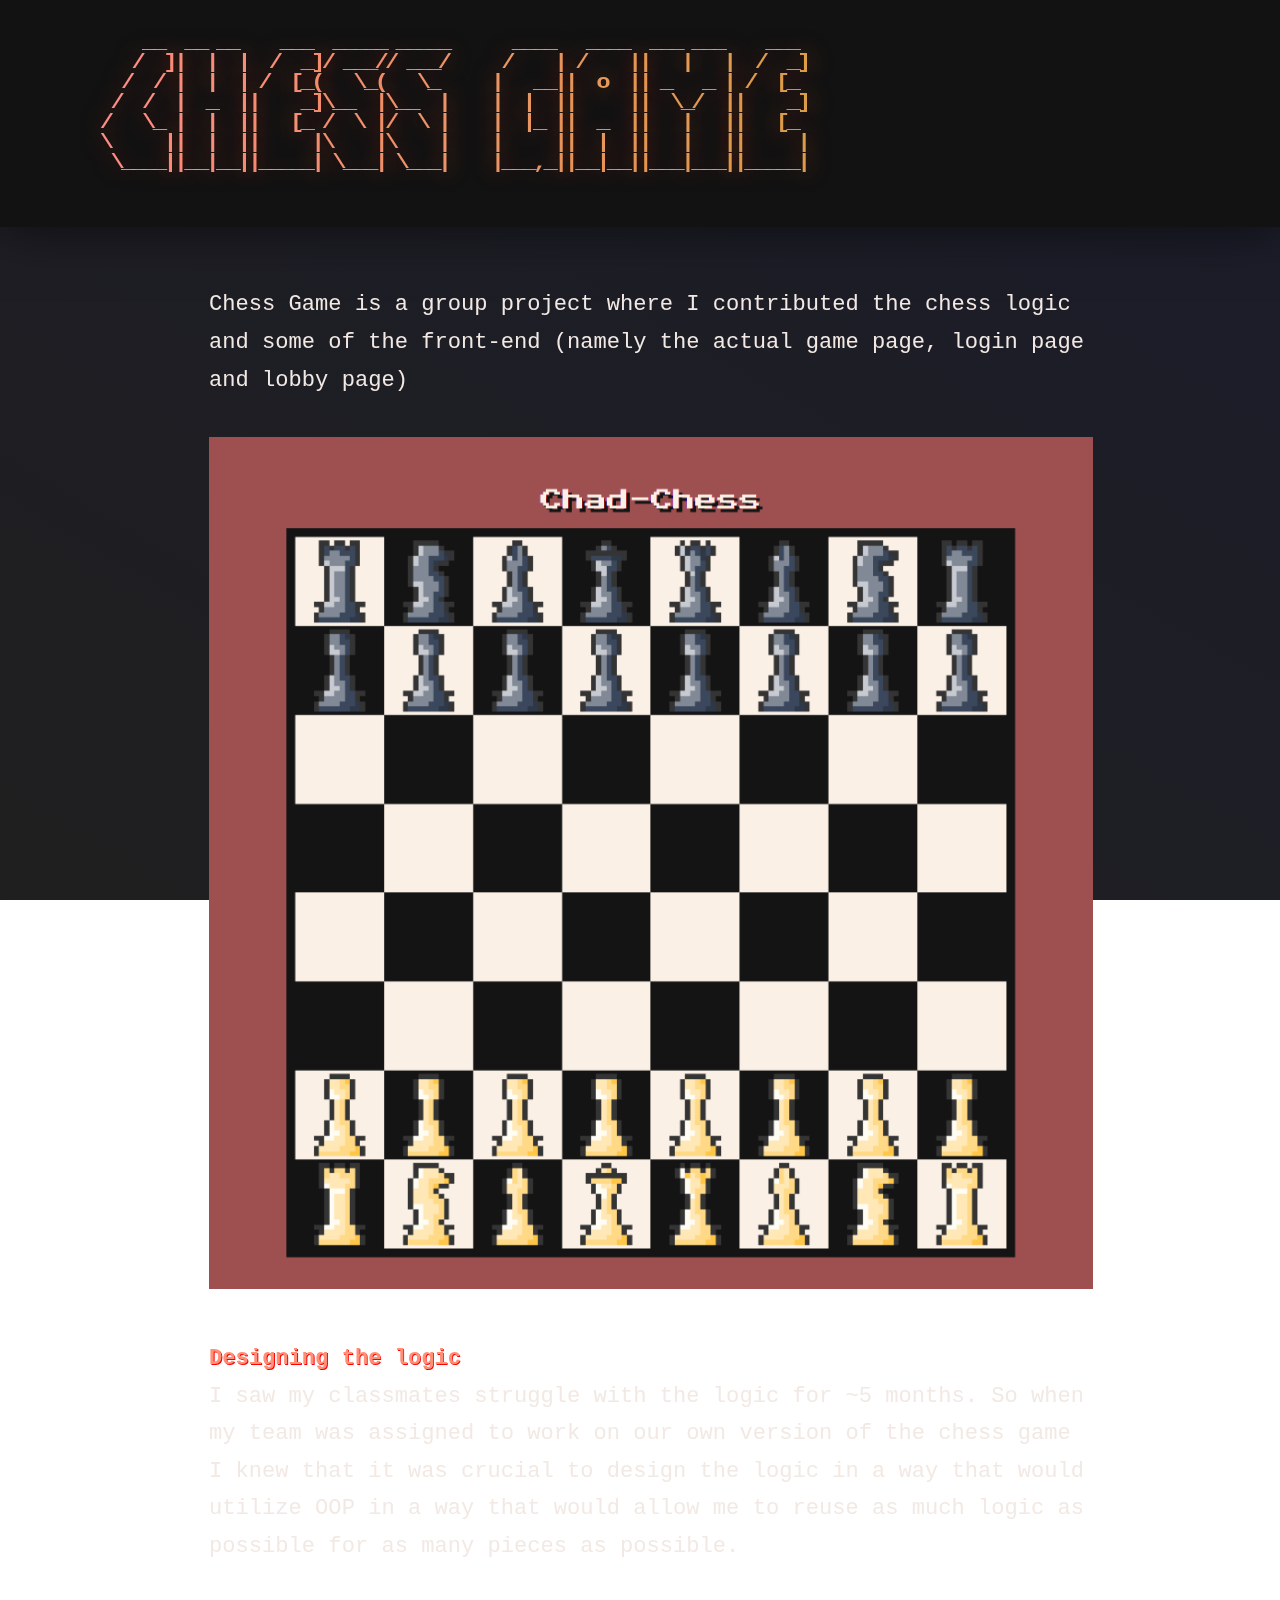
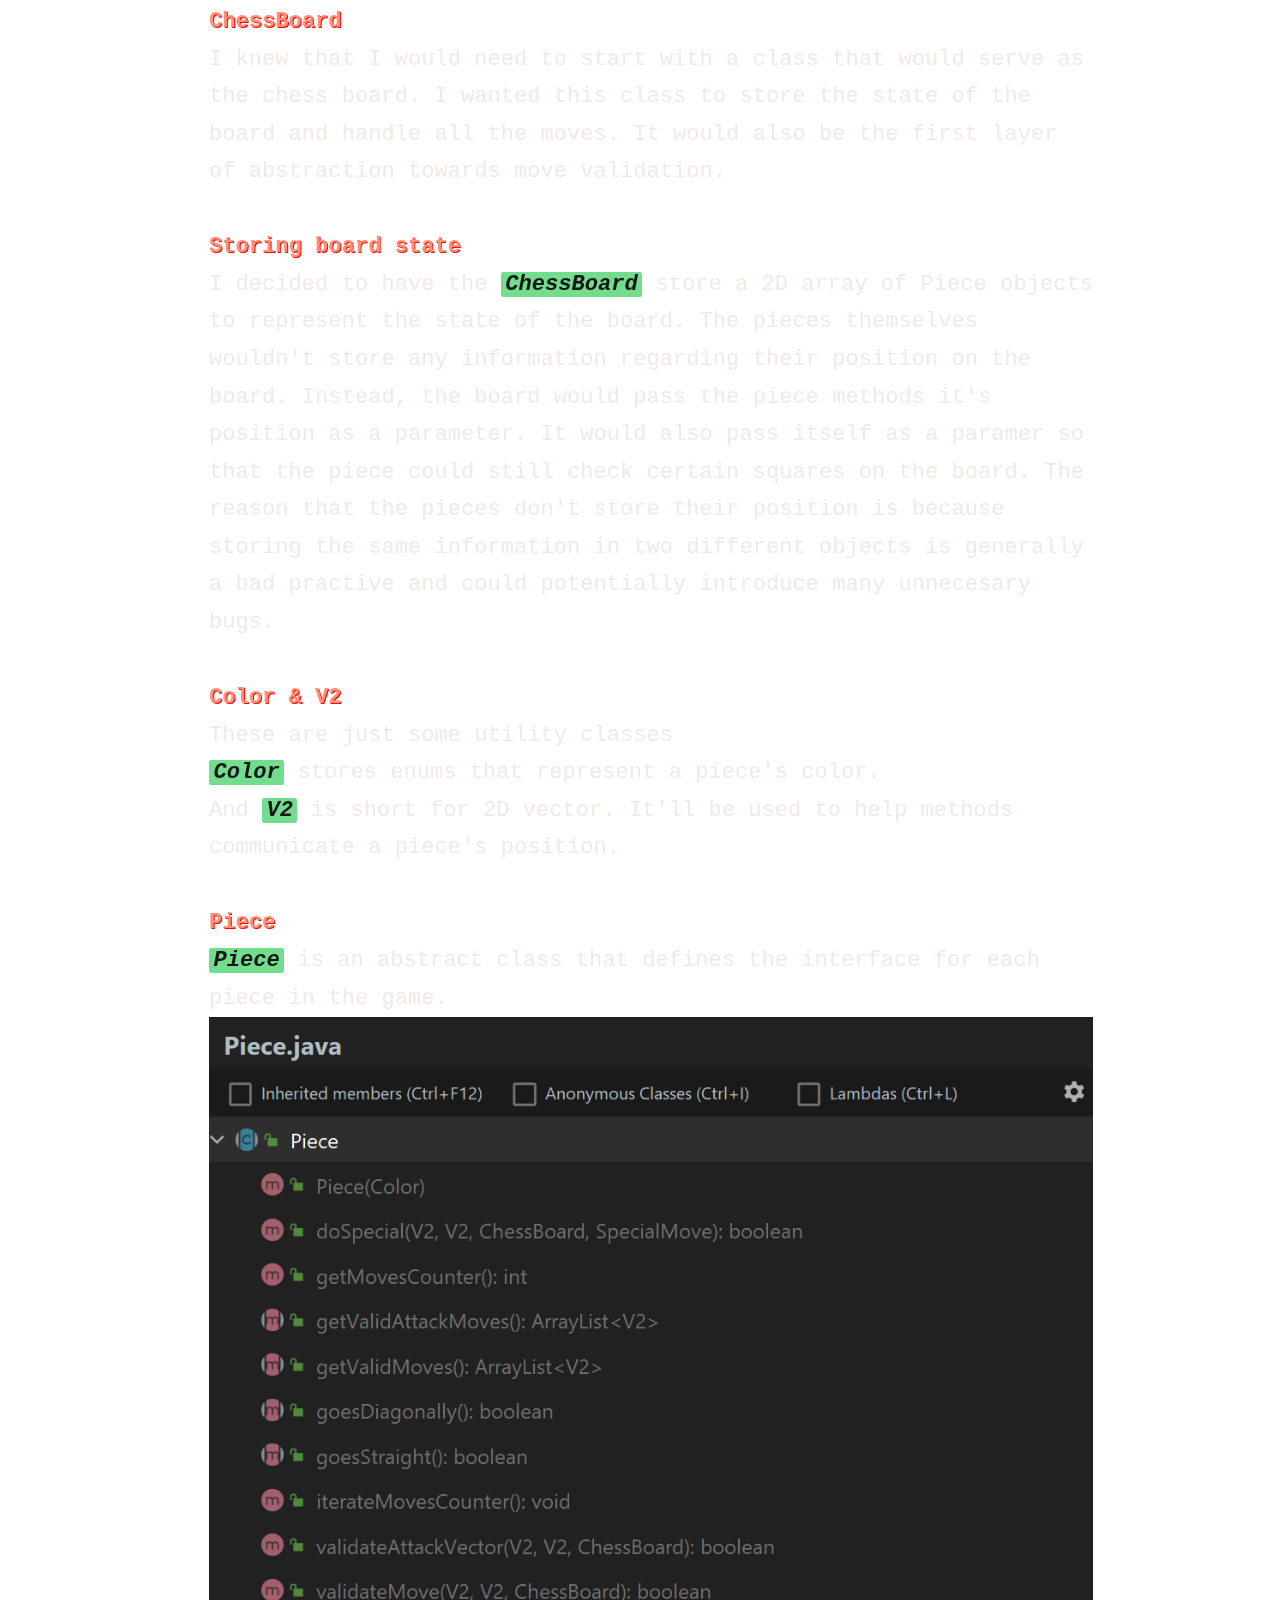
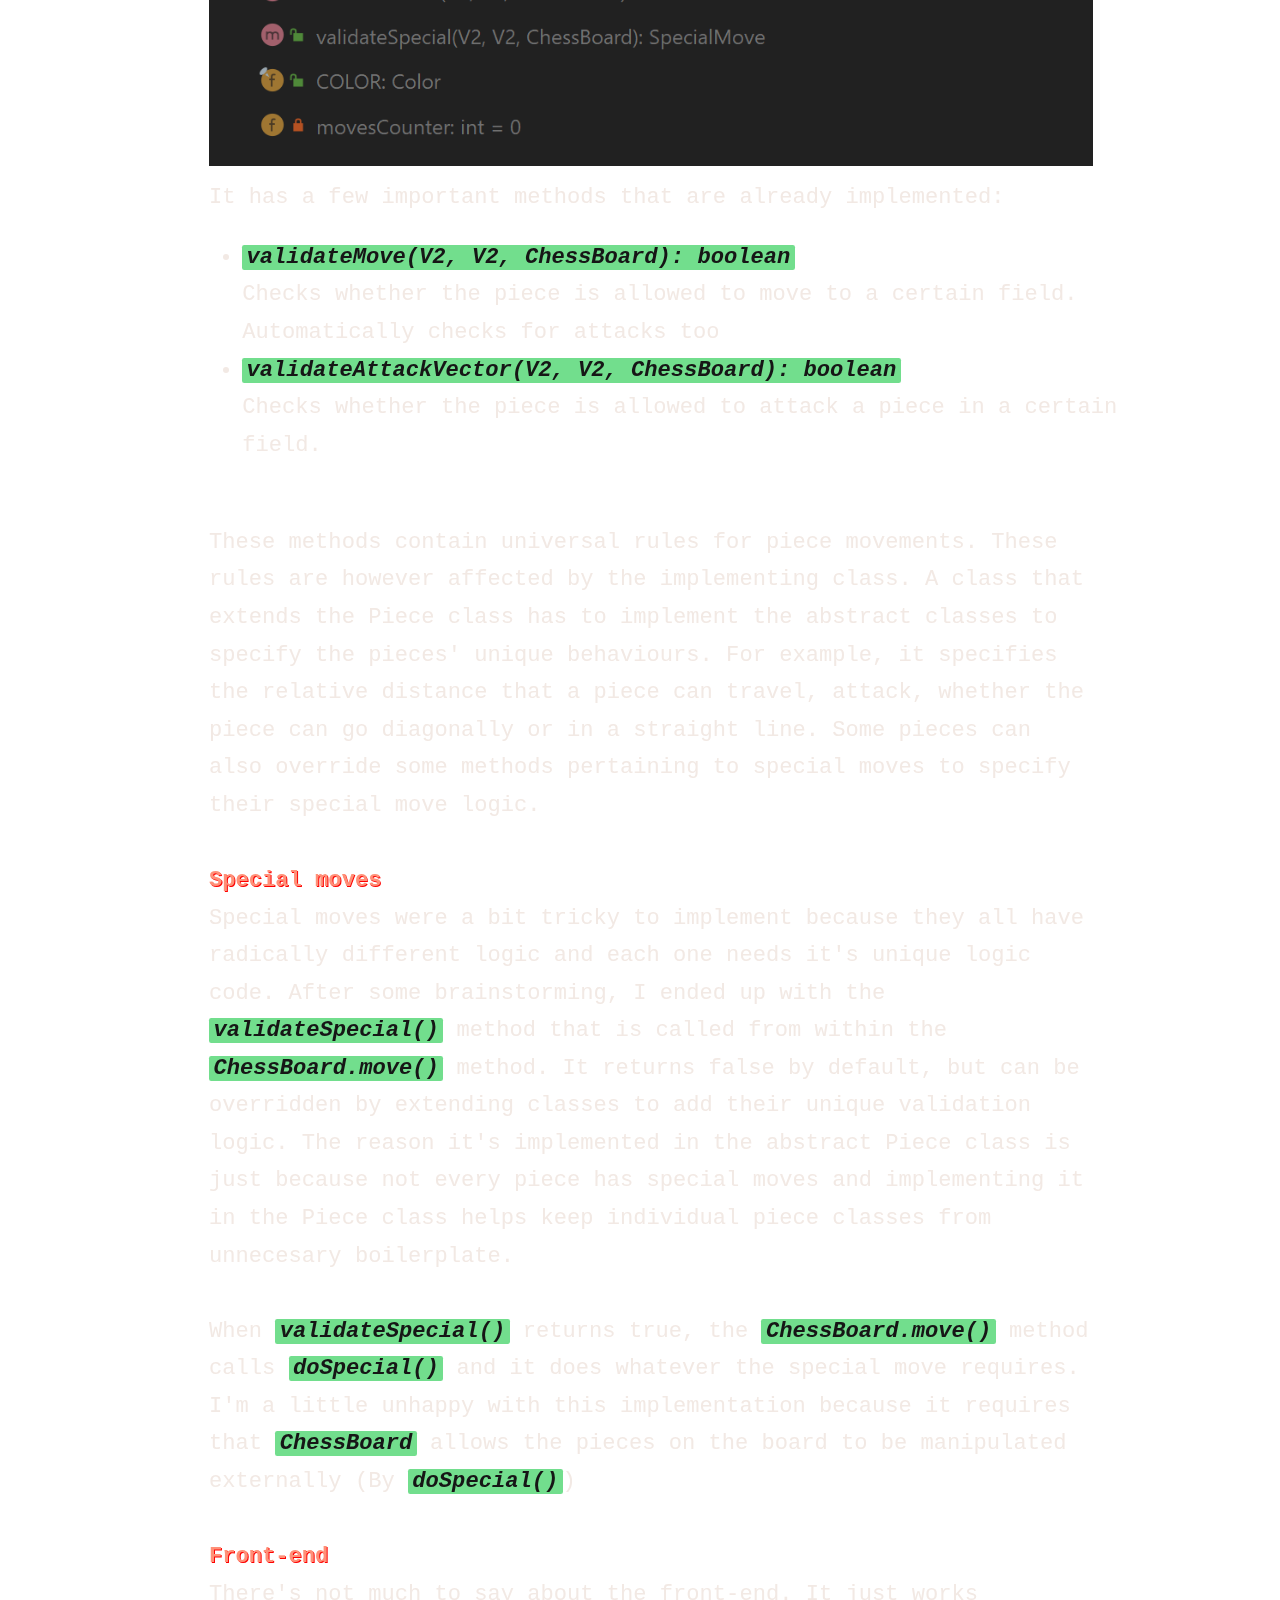
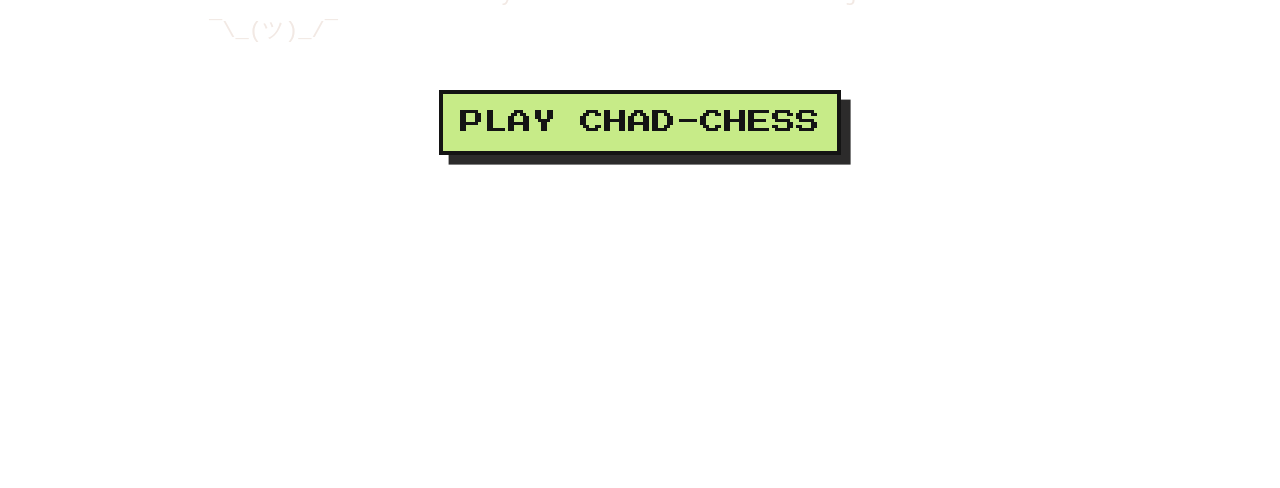
==== commit 331dafbf: "stuff" ====
--- a/projects/chessgame/index.html
+++ b/projects/chessgame/index.html
@@ -2,7 +2,7 @@
 
 <html>
     <head>
-        <link rel="stylesheet" href="index.css"> 
+        <link rel="stylesheet" href="../article.css"> 
         <title>Chad-Chess</title>
     </head>
 
@@ -11,14 +11,14 @@
         
         <div id="name" >
             <h1>   
-                 __  __ __    ___  _____ _____      ____   ____  ___ ___    ___ 
-                /  ]|  |  |  /  _]/ ___// ___/     /    | /    ||   |   |  /  _]
-               /  / |  |  | /  [_(   \_(   \_     |   __||  o  || _   _ | /  [_ 
-              /  /  |  _  ||    _]\__  |\__  |    |  |  ||     ||  \_/  ||    _]
-             /   \_ |  |  ||   [_ /  \ |/  \ |    |  |_ ||  _  ||   |   ||   [_ 
-             \     ||  |  ||     |\    |\    |    |     ||  |  ||   |   ||     |
-              \____||__|__||_____| \___| \___|    |___,_||__|__||___|___||_____|
-                                                                                 
+     __  __ __    ___  _____ _____      ____   ____  ___ ___    ___ 
+    /  ]|  |  |  /  _]/ ___// ___/     /    | /    ||   |   |  /  _]
+   /  / |  |  | /  [_(   \_(   \_     |   __||  o  || _   _ | /  [_ 
+  /  /  |  _  ||    _]\__  |\__  |    |  |  ||     ||  \_/  ||    _]
+ /   \_ |  |  ||   [_ /  \ |/  \ |    |  |_ ||  _  ||   |   ||   [_ 
+ \     ||  |  ||     |\    |\    |    |     ||  |  ||   |   ||     |
+  \____||__|__||_____| \___| \___|    |___,_||__|__||___|___||_____|
+                                                                     
             </h1>
         </div>
 
--- a/projects/article.css
+++ b/projects/article.css
@@ -0,0 +1,109 @@
+@import url('https://fonts.googleapis.com/css2?family=Press+Start+2P&display=swap');
+
+body {
+    margin: 0px;
+    width: 100%;
+    height: max-content;
+    padding-bottom: 20em;
+}
+
+b {
+    color: #ff9078;
+    text-shadow: 0.04em 0.04em 0em red;
+}
+
+i {
+    background-color: #72de8d;
+    border-radius: 0.1em;
+    color: #161616;
+    padding: 0em 0.2em;
+    font-weight: bold;
+}
+
+#background {
+    position: fixed;
+    top: 0em;
+    left: 0em;
+    width: 100vw;
+    height: 100vh;
+    background-image: linear-gradient(30deg, #1f1f1f, #1c1c2b);
+    z-index: -1;
+}
+
+#name {
+    display: flex;
+    flex-direction: column;
+    white-space: pre;
+    font-family: Monospace;
+    line-height: 20px;
+    font-size: 10px;
+    padding-left: 15em;
+    background-color: #121212;
+    box-shadow: 0em 0em 5em 0em #00000096;
+}
+
+#name h1 {
+    background-image: linear-gradient(90deg, #ff9090, #daa34e);
+    background-clip: text;
+    color: #0000;
+    text-shadow: 0em 0em 1em #ff6a0091;
+    letter-spacing: -0.16em;
+    transform: scaleX(1.2);
+    width: max-content;
+}
+
+#article {
+    display: flex;
+    flex-direction: column;
+    align-items: center;
+}
+
+#article img, #article p, #article ul {
+    width: 40em;
+}
+
+#article p {
+    color: #f2e9e4;
+    font-family: Monospace;
+    font-size: 1.7em;
+    line-height: 1.7em;
+    margin-left: 1em;
+    white-space: pre-line;
+}
+
+#article ul {
+    color: #f2e9e4;
+    font-family: Monospace;
+    font-size: 1.7em;
+    line-height: 1.7em;
+    padding-left: 4em;
+    margin: 0em 0em
+}
+
+#article img {
+    width: 100%;
+}
+
+/* green button */
+.green-btn8 {
+    font-family: 'Press Start 2P', cursive;
+    font-size: 1.5em;
+    transition: all 200ms;
+    padding: 0.7em;
+    border: #141414 solid 0.2em;
+    background-color: #c7eb88;;
+    box-shadow: #2c2b2b 0.4em 0.4em;
+    position: relative;
+    margin: 0.7em;
+    text-decoration: none;
+    width: max-content;
+}
+
+.green-btn8:hover {
+    translate: 0.2em 0.2em;
+    box-shadow: #141414 0.2em 0.2em;
+}
+
+.green-btn8:visited {
+    color: #141414;
+}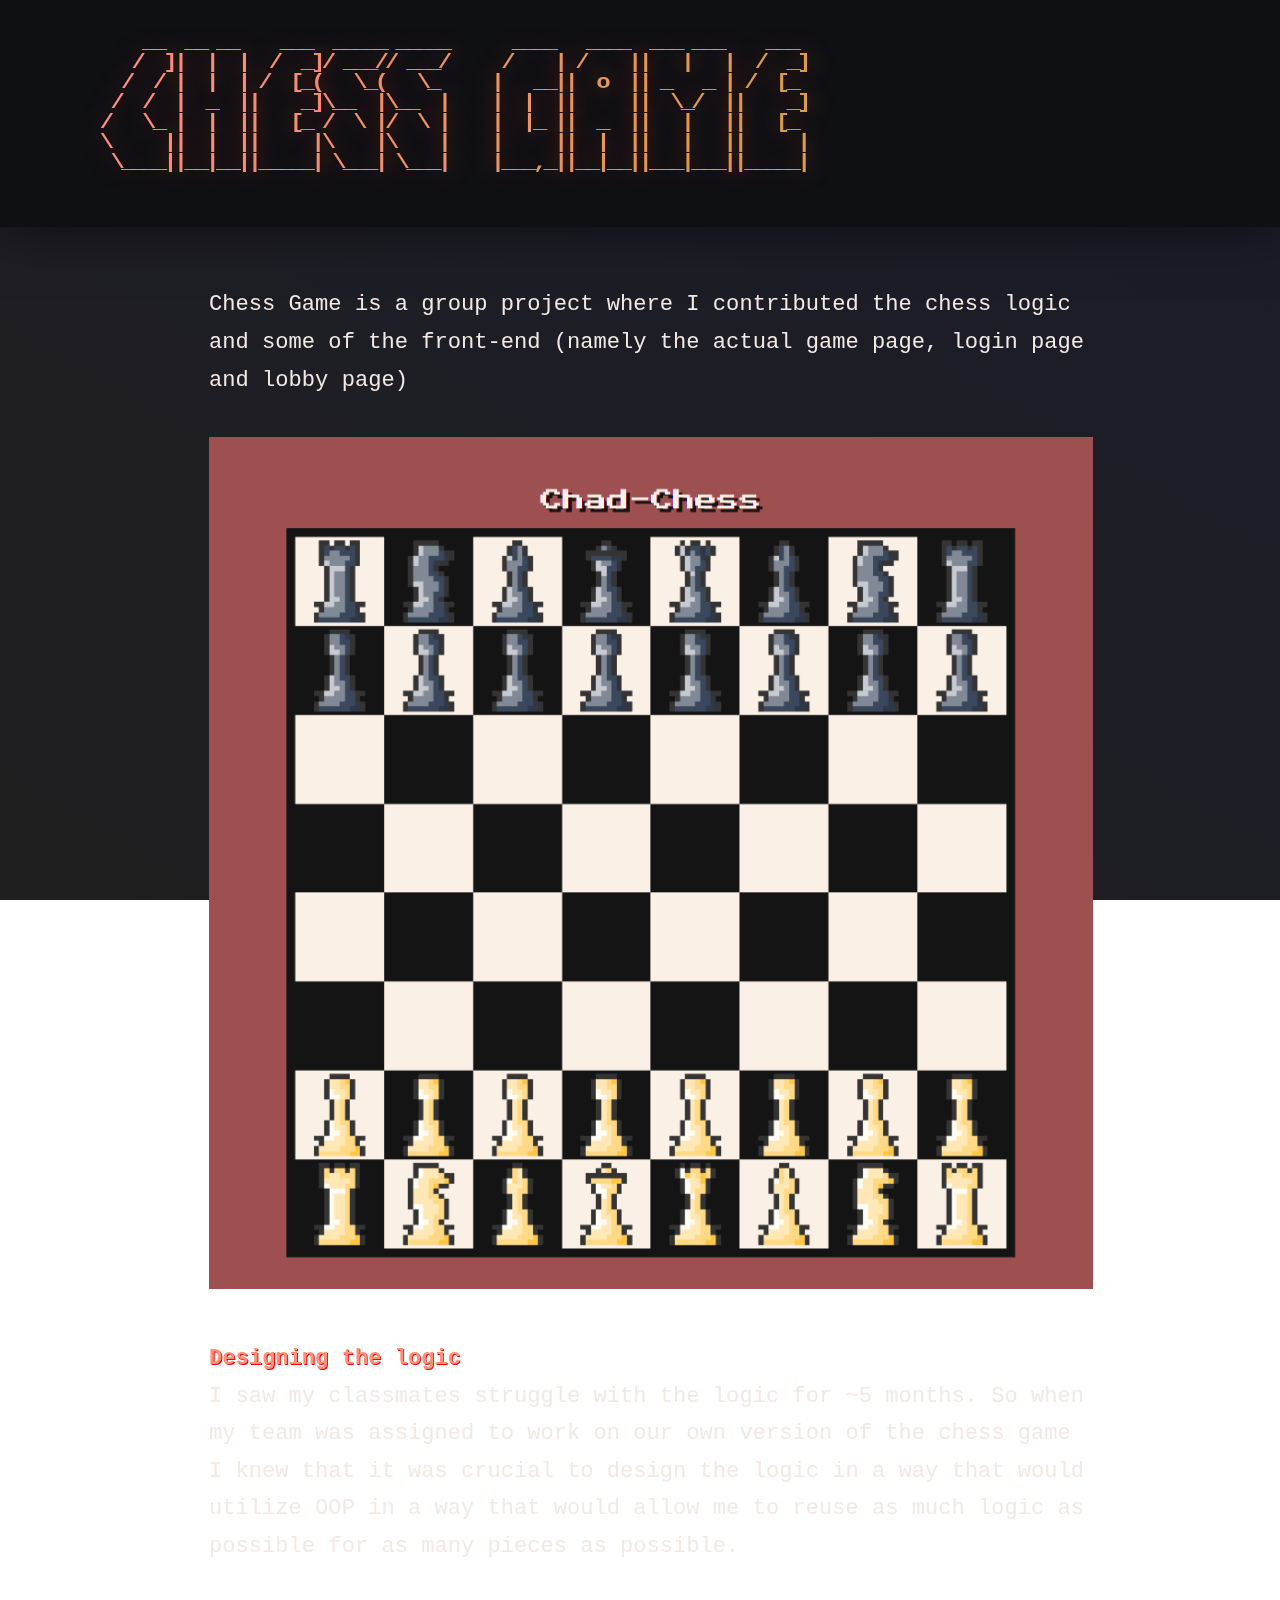
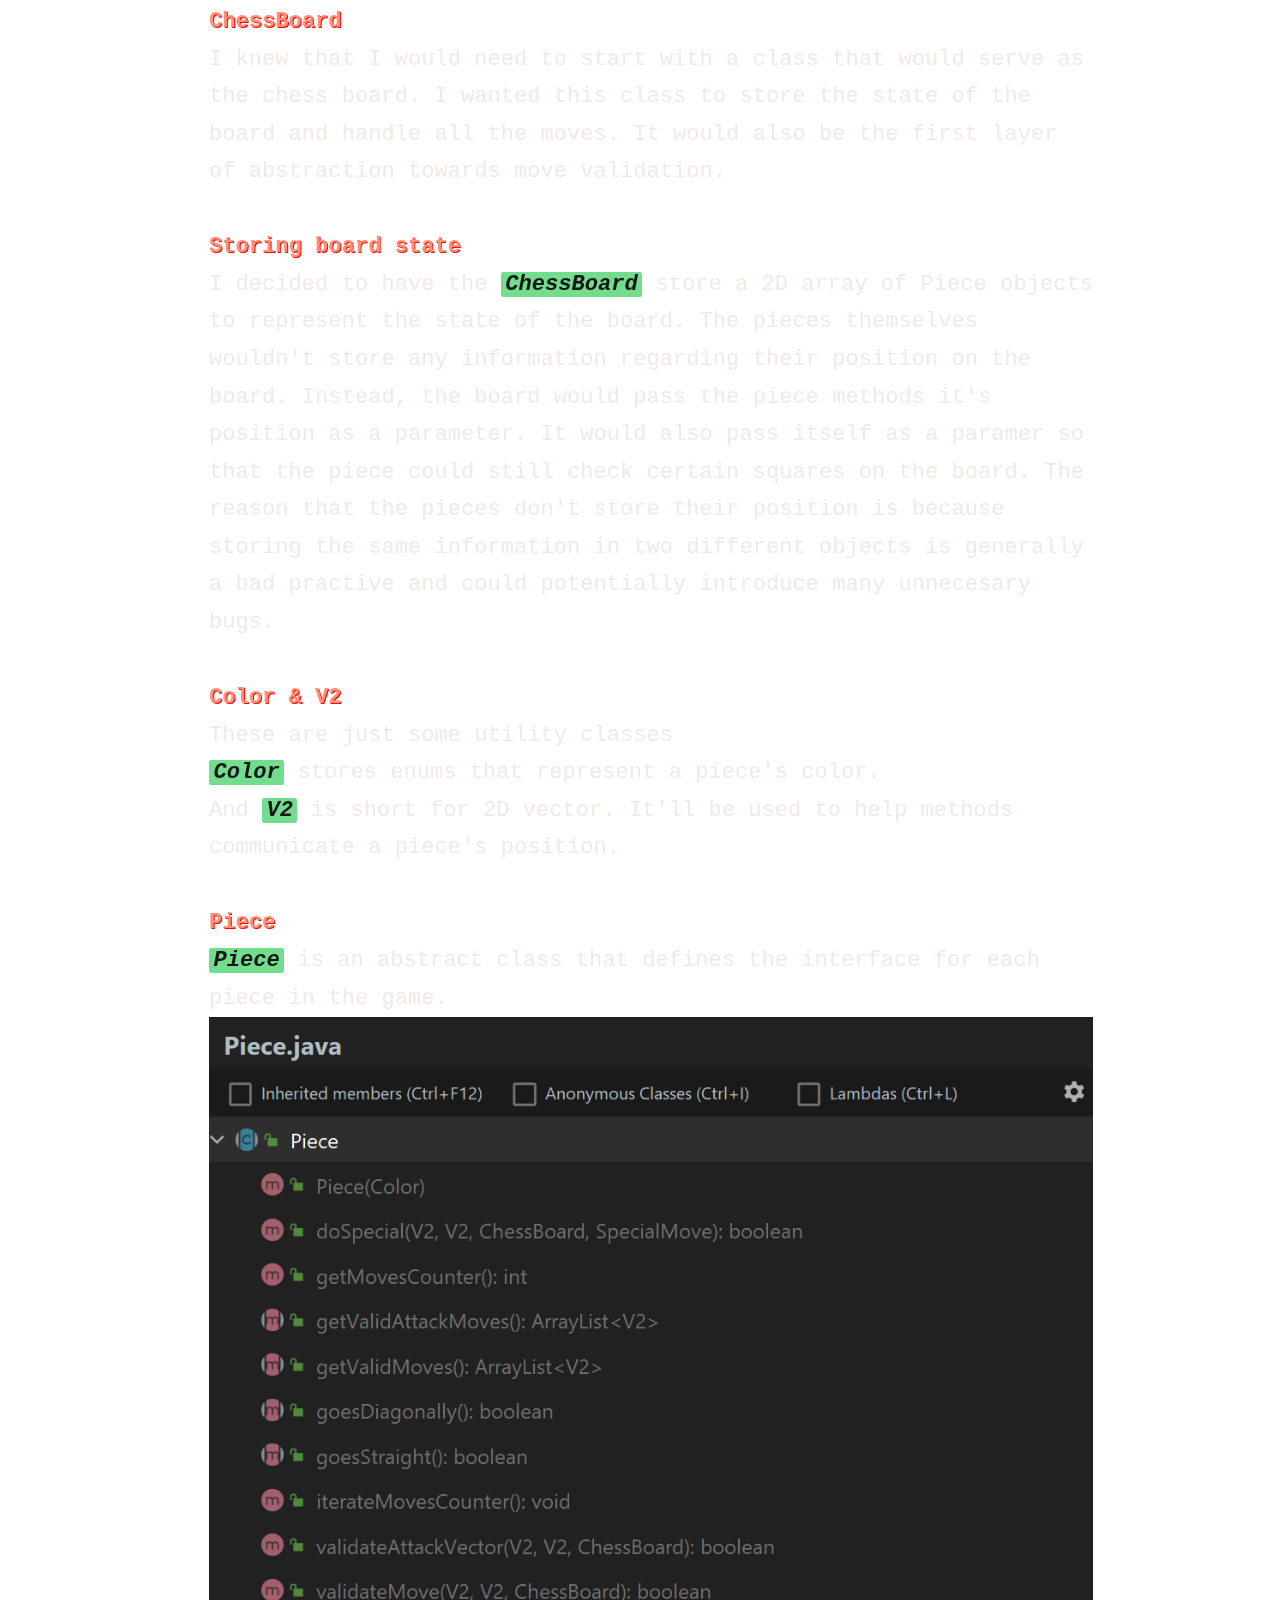
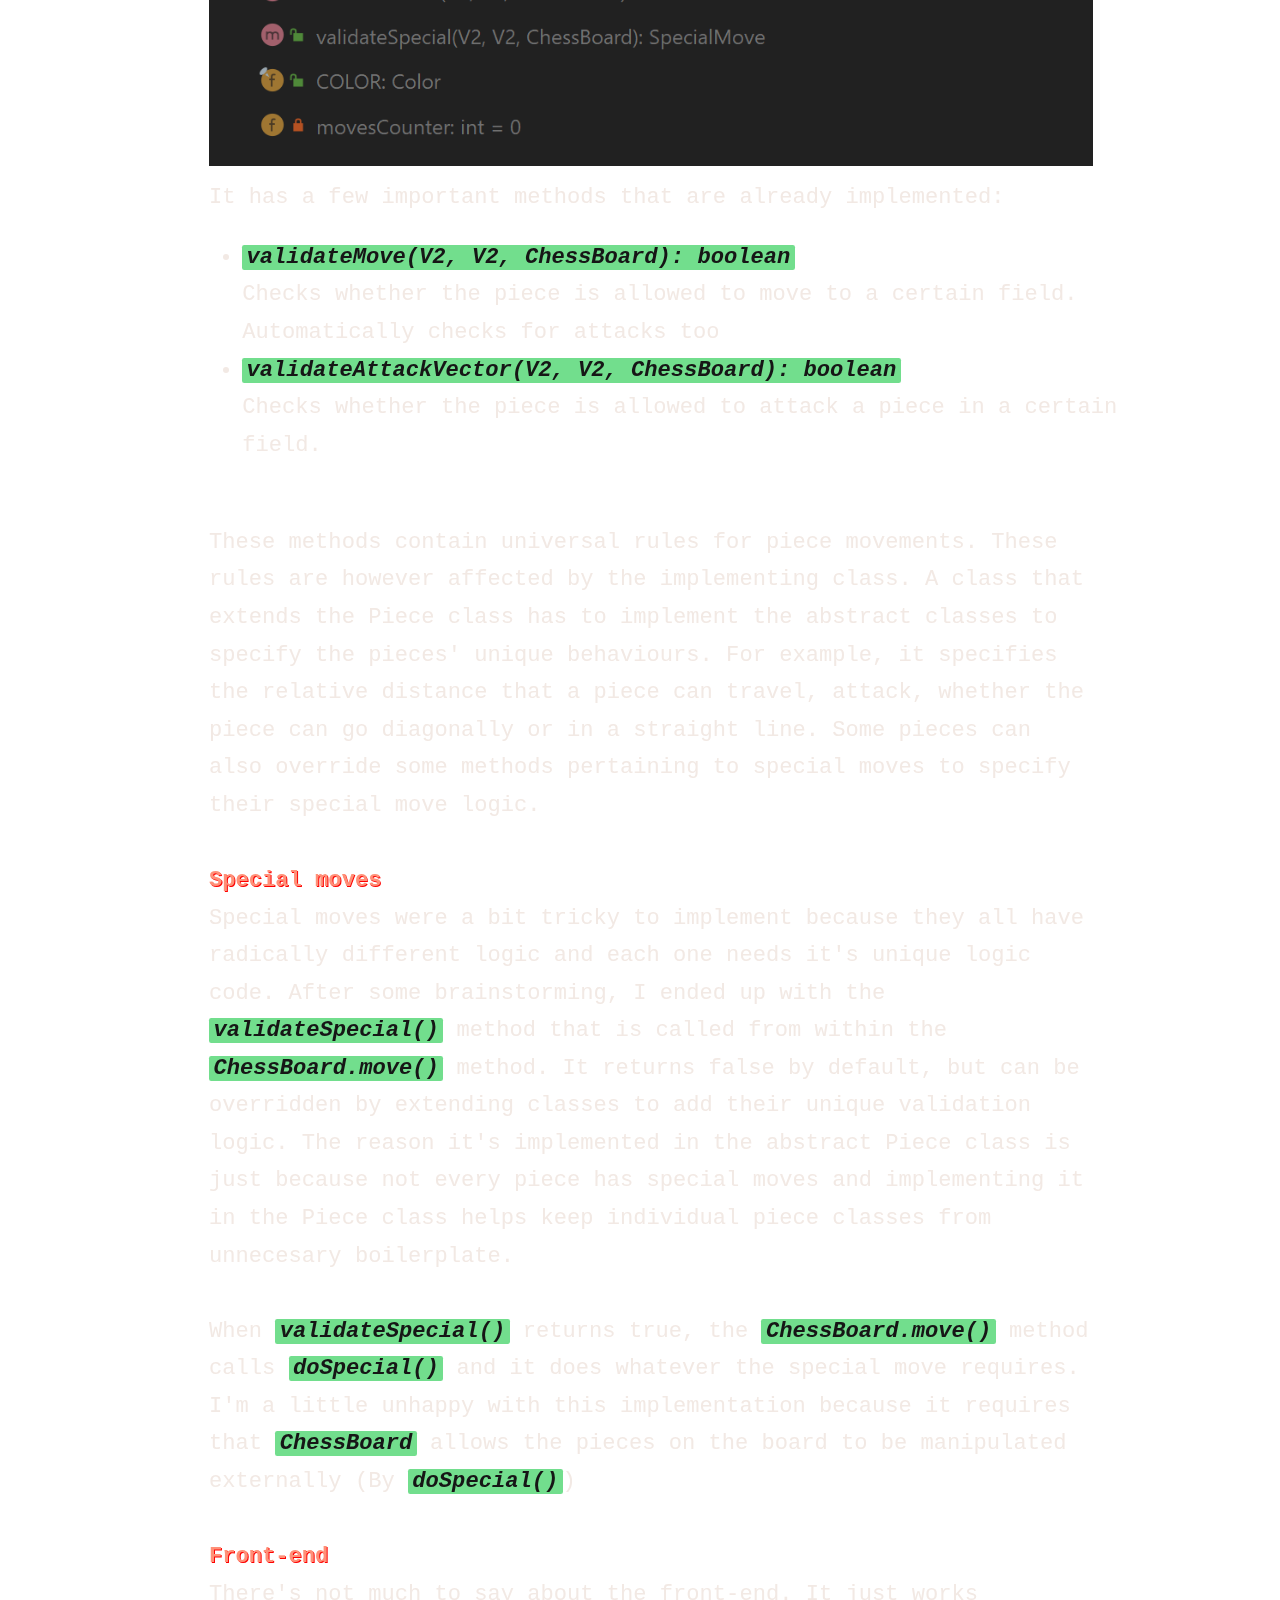
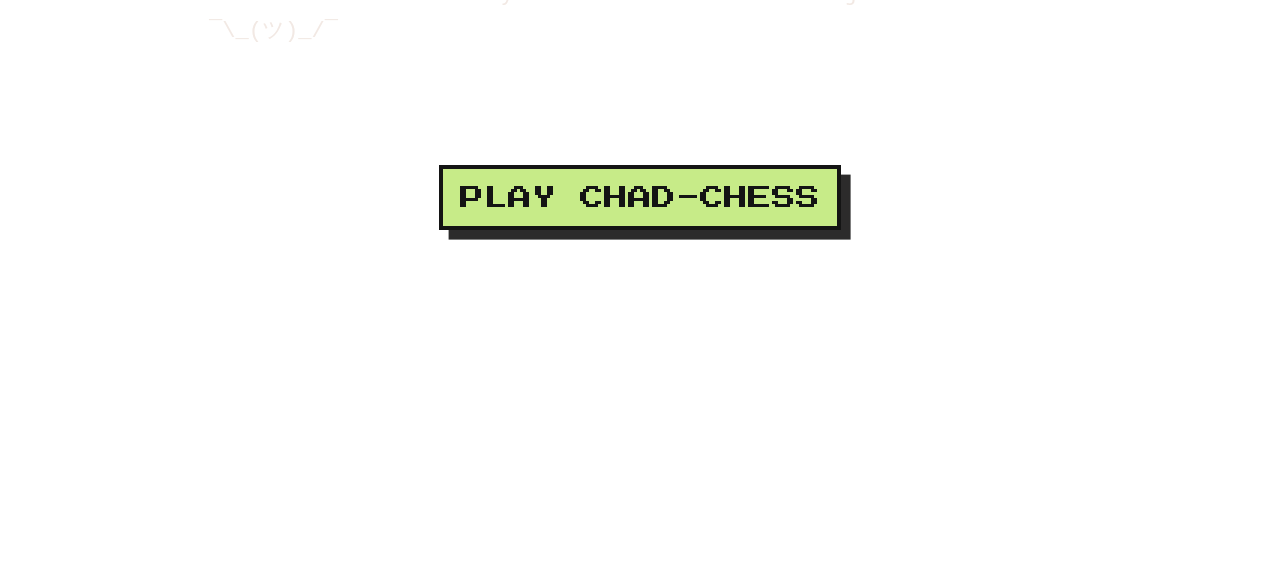
==== commit 51747487: "added a cat >*-*<" ====
--- a/projects/chessgame/index.html
+++ b/projects/chessgame/index.html
@@ -63,6 +63,8 @@
 
                 <b>Front-end</b>
                 There's not much to say about the front-end. It just works ¯\_(ツ)_/¯
+
+                
             </p>
 
             <a class="green-btn8" href="" >PLAY CHAD-CHESS</a>
--- a/projects/article.css
+++ b/projects/article.css
@@ -38,7 +38,7 @@
     line-height: 20px;
     font-size: 10px;
     padding-left: 15em;
-    background-color: #121212;
+    background-color: #0f1014;
     box-shadow: 0em 0em 5em 0em #00000096;
 }
 
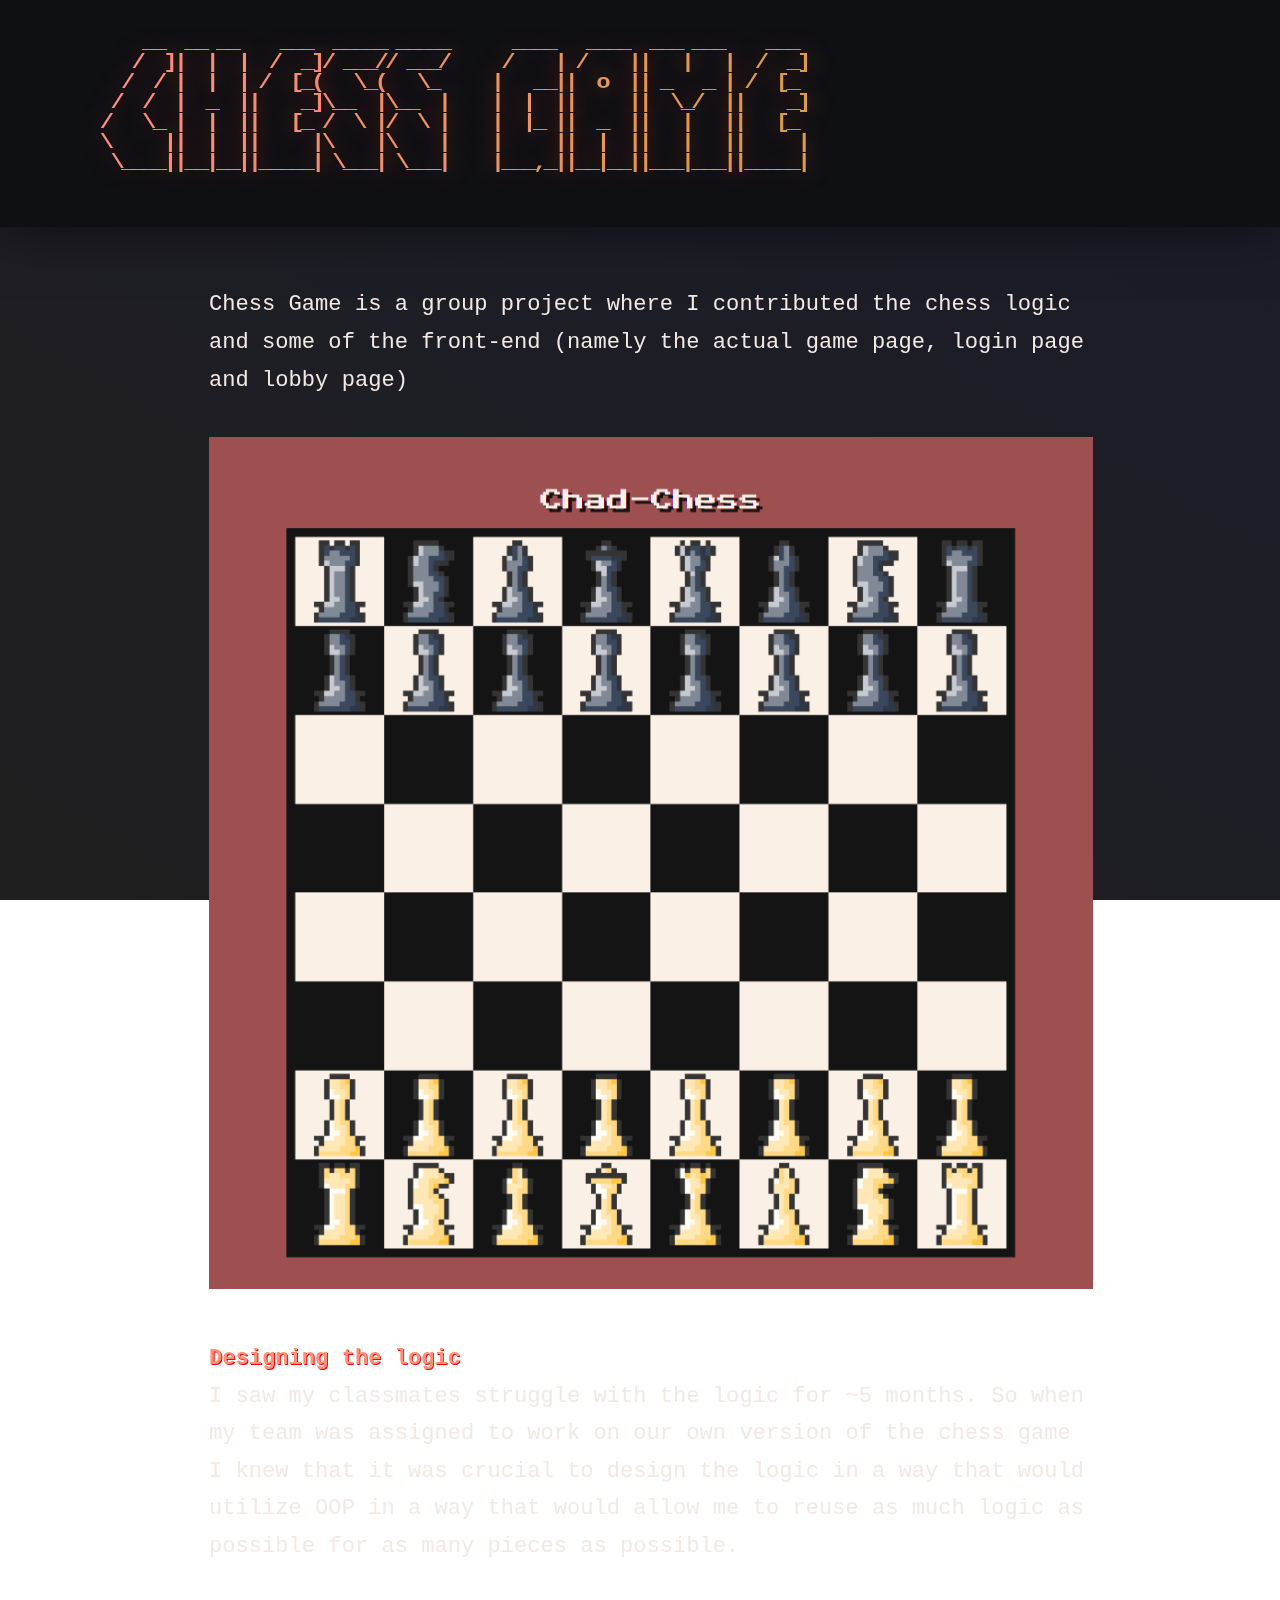
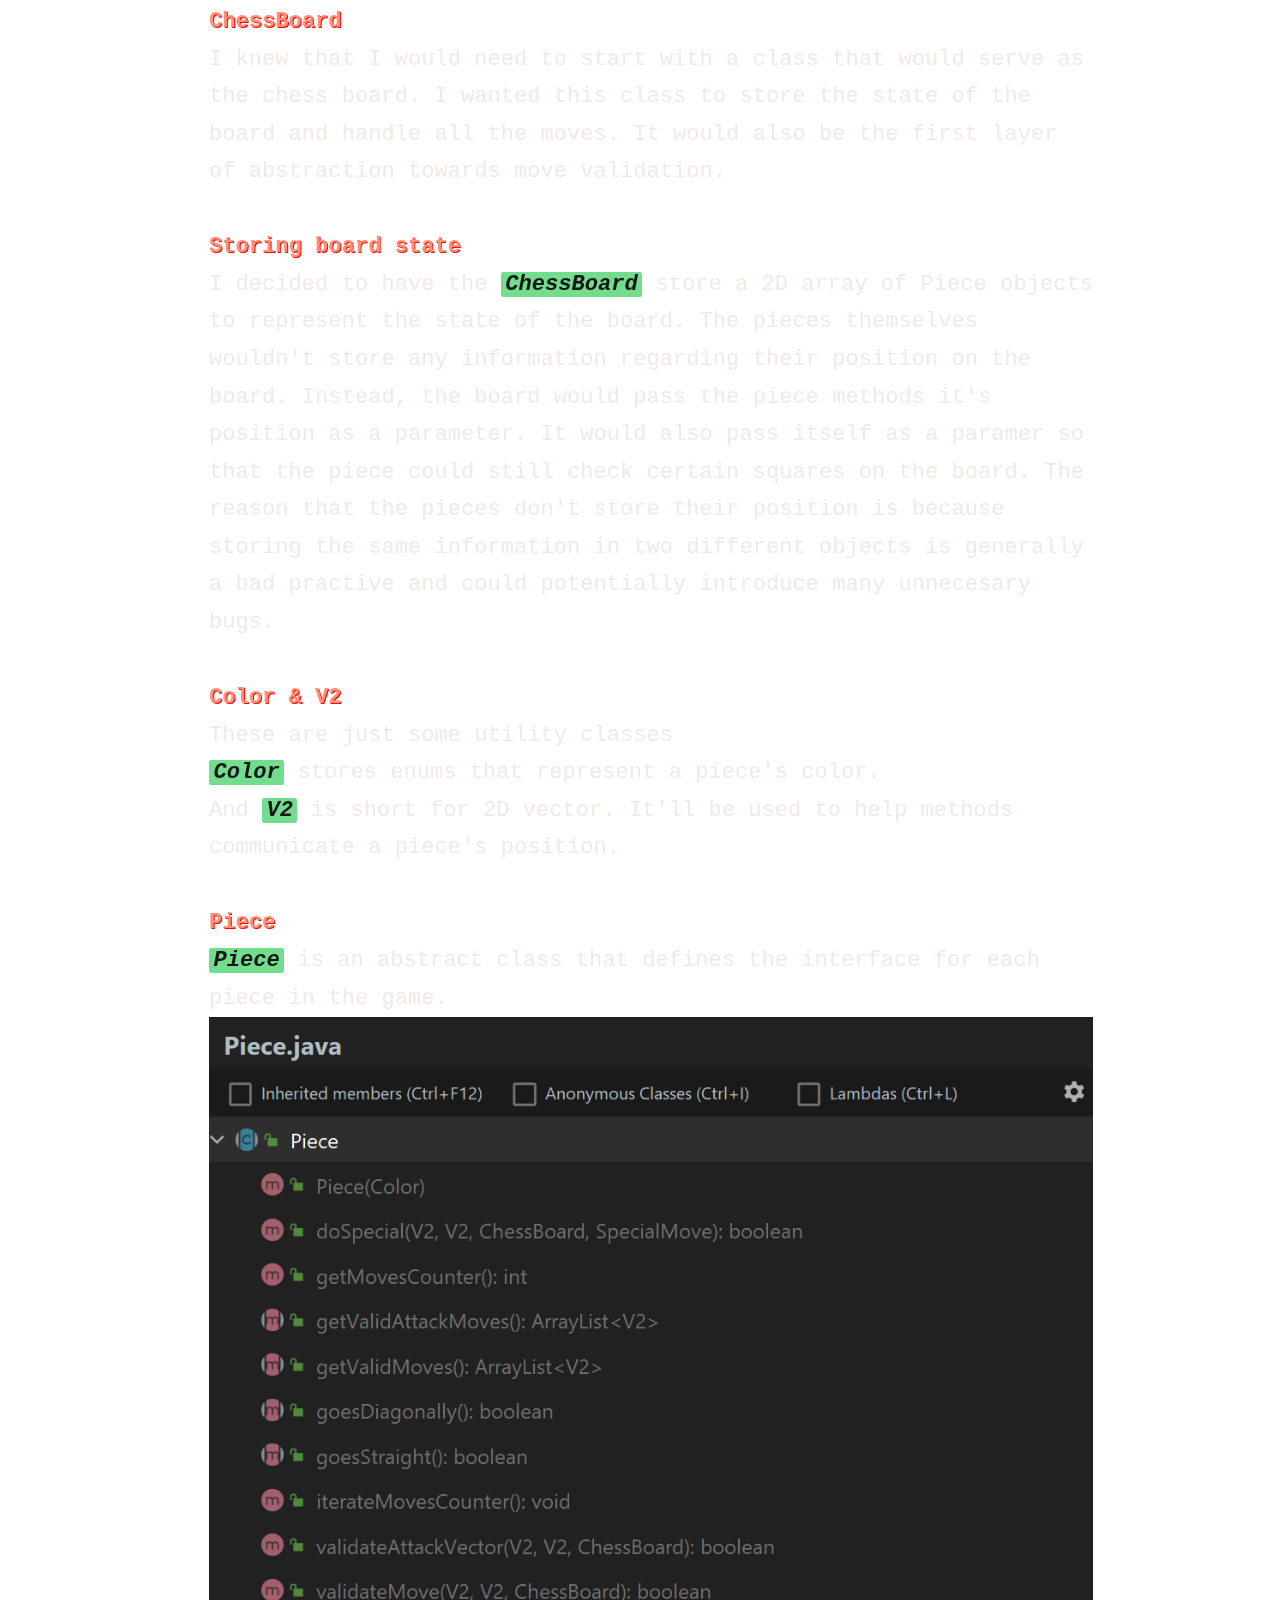
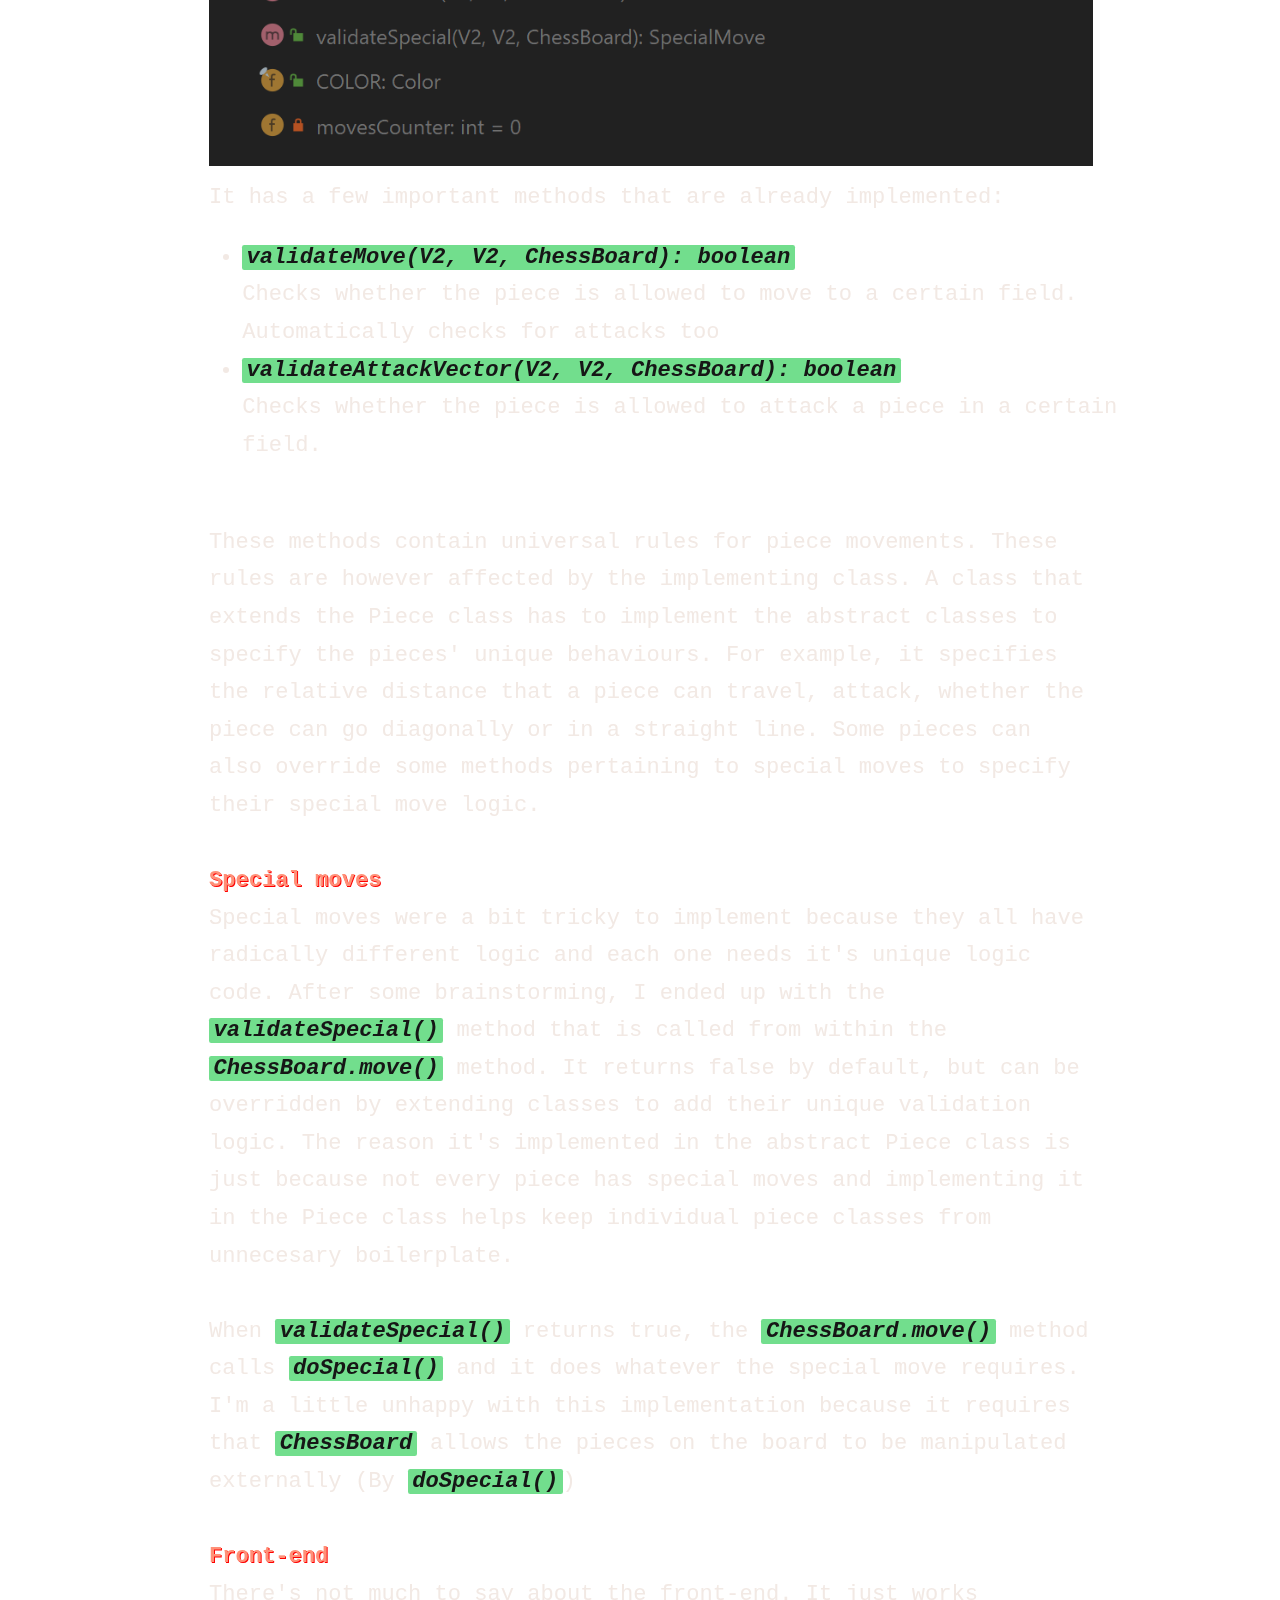
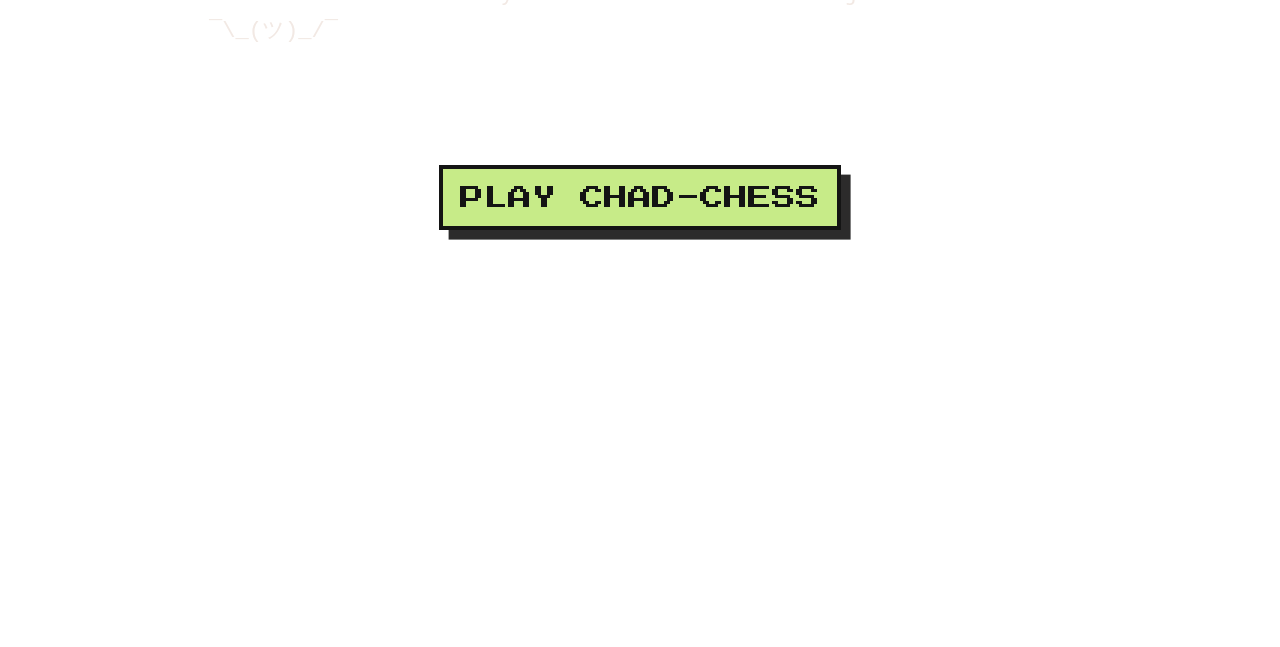
==== commit b3a894b5: "added a page for gradient and github link to articles" ====
--- a/projects/chessgame/index.html
+++ b/projects/chessgame/index.html
@@ -69,5 +69,9 @@
 
             <a class="green-btn8" href="" >PLAY CHAD-CHESS</a>
         </div>
+
+        <a id="project-github-link" href="https://github.com/nullptr45/chad-chess" >
+            <img src="../../assets/github-mark-white.svg" >    
+        </a>
     </body>
 </html>--- a/projects/article.css
+++ b/projects/article.css
@@ -32,7 +32,7 @@
 
 #name {
     display: flex;
-    flex-direction: column;
+    flex-direction: row;
     white-space: pre;
     font-family: Monospace;
     line-height: 20px;
@@ -84,6 +84,16 @@
     width: 100%;
 }
 
+#project-github-link {
+    position: relative;
+    left: 5em;
+    bottom: -15em
+}
+
+#project-github-link img {
+    height: 5em;
+}
+
 /* green button */
 .green-btn8 {
     font-family: 'Press Start 2P', cursive;
@@ -106,4 +116,19 @@
 
 .green-btn8:visited {
     color: #141414;
+}
+
+.fancy-button {
+    font-size: 2em;
+    padding: 1em;
+    background-image: linear-gradient(90deg, #ca5a5a, #f7b145);
+    font-family: Monospace;
+    text-decoration: none;
+    color: white;
+    border-radius: 0.3em;
+    transition: 200ms;
+}
+
+.fancy-button:hover {
+    transform: perspective(500px) translateZ(20px);
 }